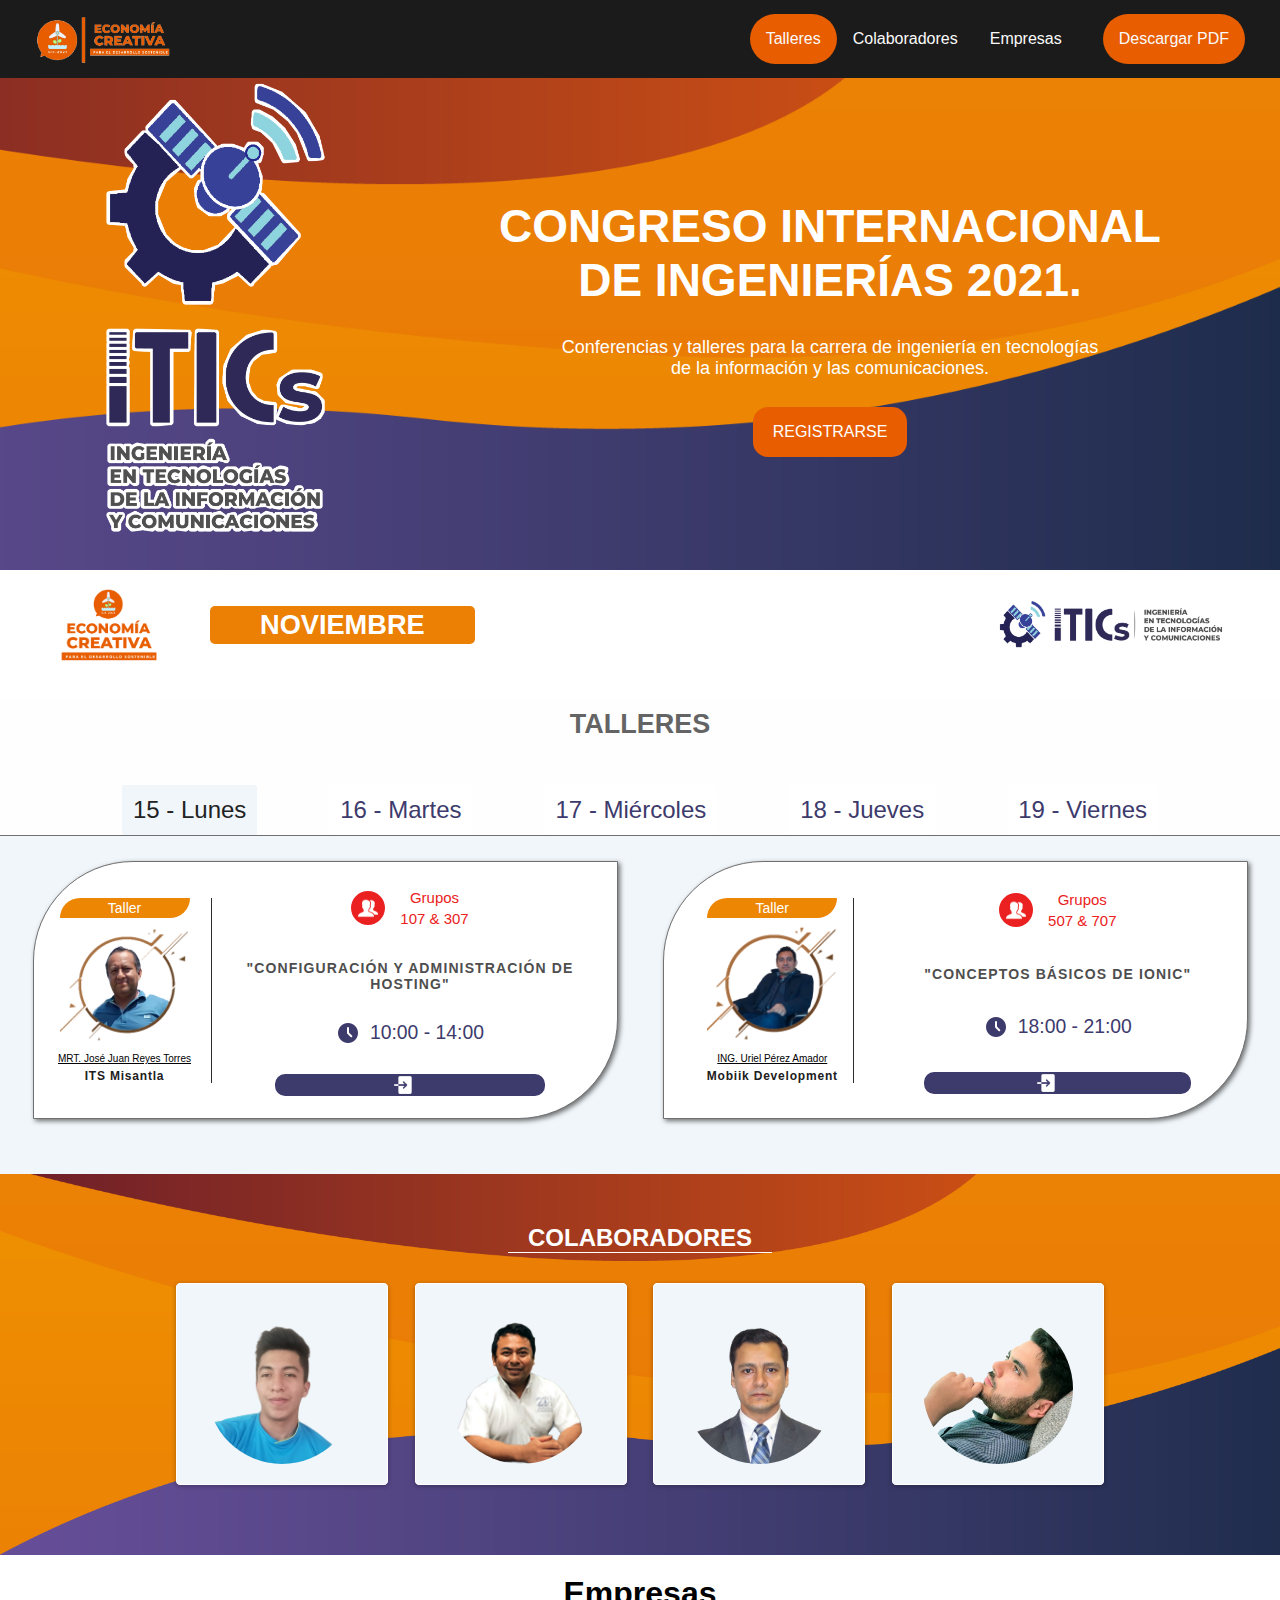
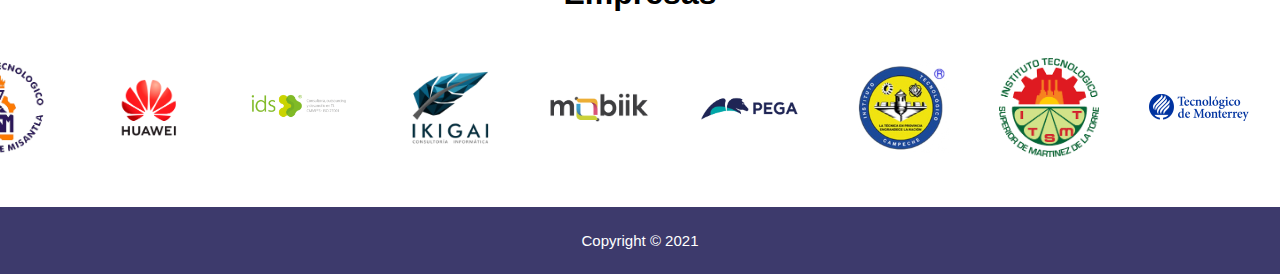
==== index.html @ 4a9bff94 "ADD" ====
<!DOCTYPE html>
<html lang="es">

<head>
  <meta charset="UTF-8" />
  <meta http-equiv="X-UA-Compatible" content="IE=edge" />
  <meta name="viewport" content="width=device-width, initial-scale=1.0" />
  <title>Congreso CII | ITICS</title>

  <link rel="icon" href="img/logos/icono-congreso.ico" />
  <script src="https://kit.fontawesome.com/ec623b406a.js" crossorigin="anonymous"></script>
  <link rel="stylesheet" href="css/hint.min.css">
  <link rel="stylesheet" href="css/styles.css" />


<body>
  <!-- Header y menu  -->
  <header id="header">
    <div class="contenedor-menu">
      <div class="div-logo">
        <a href="http://tecmisantla.tech/cii2021/index.html" target="_blank"><img src="img/logos/logo-menu.png"
            alt="Logo ECONOMÍA CREATIVA CII 2021" class="logo" /></a>
      </div>
      <div class="icono-menu">
        <img src="img/resources/menu.png" id="icono-menu" alt="">
      </div>
      <nav class="menu active" id="navbar">
        <ul>
          <li><a href="#taller-mes-barrass" class="nav-link con">Talleres</a></li>
          <li><a href="#ancla-colaboradores" class="nav-link contwo">Colaboradores</a></li>
          <li><a href="#titulo-empresas" class="nav-link emp">Empresas</a></li>
          <li class="btn-descarga-responsivo">
            <a id="btnDesc-menu" href="/resources/TalleresTICs.pdf" download="TalleresTICs2021"
              class="btn-descargar">Descargar PDF</a>
          </li>
        </ul>
      </nav>
    </div>
  </header>

  <section id="portada">
    <div class="contenedor-portada">
      <div class="img-portada">
        <a href="http://www.ticsingenieria.mx/" target="_blank"><img src="img/logos/itics vertical blanco.png"
            alt="Logo Ingeniería en tecnologías de la información y comunicaciones ITSM"
            title="Página oficial ITICS" /></a>
      </div>
      <div class="info-portada">
        <h2>Congreso internacional de ingenierías 2021.</h2>
        <h3>
          Conferencias y talleres para la carrera de ingeniería en tecnologías
          de la información y las comunicaciones.
        </h3>
        <a href="https://tecmisantla.tech/cii2021/#registro-section" target="_blank">
          <p>REGISTRARSE</p>
        </a>
      </div>
    </div>
  </section>
  <!-- Barra superior seccion de talleres  -->
  <section>
    <div class="contenedor-taller">
      <div class="barra-superior-taller">
        <div class="conjunto-logoymes">
          <div class="div-logo">
            <a href="" target="_blank"><img src="img/logos/logo-5.png" alt="Logo ECONOMÍA CREATIVA CII 2021"
                class="logo" /></a>
          </div>
          <div class="taller-mes-barra" id="taller-mes-barrass">
            <h2>NOVIEMBRE</h2>
          </div>
        </div>

        <div class="logo-tics-lateral">
          <a href="http://www.ticsingenieria.mx/"><img src="img/logos/itics horizontal logo-04.png" alt="" /></a>
        </div>
      </div>
    </div>
  </section>
  <!-- BOTONES   -->
  <section class="OculTSection" id="OculTSection">
    <div class="titulo-btn" id="titulo-talleres">
      <h2>TALLERES</h2>
    </div>
    <div class="contenedor-btn-semestres" id="contenedorBtnSemestre">
      <div>
        <button class="btn-dias" id="Sbtn1" href="#TSem1">
          <p>15 - Lunes</p>
        </button>
      </div>
      <div>
        <button class="btn-dias" id="Sbtn2">
          <p>16 - Martes</p>
        </button>
      </div>
      <div>
        <button class="btn-dias" id="Sbtn3">
          <p>17 - Miércoles</p>
        </button>
      </div>
      <div>
        <button class="btn-dias" id="Sbtn4">
          <p>18 - Jueves</p>
        </button>
      </div>
      <div>
        <button class="btn-dias" id="Sbtn5">
          <p>19 - Viernes</p>
        </button>
      </div>
    </div>
  </section>

  <!-- SECCION DE TALLERISTAS -->

  <!-- LUNES 15 -->

  <section class="section-talleres" id="tallerSection">
    <div id="ancla-eje"></div>
    <!-- TARJETAS 1 Y 2 -->
    <div class="contenedor-talleres" id="contenedorPrimerTarjetas">
      <!-- TARJETA N1 -->
      <div class="contenedor-tarjeta">
        <div class="contenedor-persona">
          <div class="tipo-taller" id="tipoTaller1">
            <p>Taller</p>
          </div>
          <div class="div-img" id="imagenTallerista1">
            <img src="img/talleristas/JoseJuan.png" alt="" class="img-persona" />
          </div>
          <div class="div-nombre" id="divNombre1">
            <label class="open-modal hint--bottom" aria-label="Más información" data-open="modal1"
              id="nombreTallerista1"></label>
          </div>
          <div class="lugar-persona" id="empresaTallerista1">
            <p>
              <b>ITS Misantla</b>
            </p>
          </div>
        </div>
        <div class="contenedor-informacion" id="contenedorInfoLu1">
          <div class="grupos-live" id="gruposLiveLu1">
            <div class="grupos">
              <div class="cont-img-grupos">
                <img src="img/resources/grupos.png" alt="" />
              </div>
              <div class="grupos-asignados" id="gruposLu1">
                <p>Grupos</p>
                <p>107 & 307</p>
              </div>
            </div>
            <div class="live" id="liveIDLu1">
              <img src="img/resources/zoom-icon-logo-768x767.png" alt="" />
              <div class="cont-live">
                <p>LIVE</p>
              </div>
            </div>
          </div>
          <div class="tema-taller" id="temaTaller1">
            <h4>"CONFIGURACIÓN Y ADMINISTRACIÓN DE HOSTING"</h4>
          </div>
          <div class="hora">
            <div class="hora-div-1">
              <img src="img/resources/reloj-activo.png" alt="" class="reloj-icon" />
            </div>
            <div class="hora-div-2" id="horaTaller1">
              <p>10:00 - 14:00</p>
            </div>
          </div>
          <div class="btn-A">
            <div class="btn-accion" id="btnAccionLu1">
              <div>
                <img class="btn-action-img" src="img/resources/ingresar.png" alt="" />
              </div>
              <div class="btn-action-estado">
                <div class="btnState" id="btnStateLu1"></div>
                <div class="btnState" id="btnStateMa1"></div>
                <div class="btnState" id="btnStateMi1"></div>
                <div class="btnState" id="btnStateJu1"></div>
                <div class="btnState" id="btnStateVi1"></div>
              </div>
            </div>
          </div>
        </div>
      </div>
      <!-- TARJETA N2 -->
      <div class="contenedor-tarjeta">
        <div class="contenedor-persona">
          <div class="tipo-taller" id="tipoTaller2">
            <p>Conferencia</p>
          </div>
          <div class="div-img" id="imagenTallerista2">
            <img src="img/talleristas/JoseRiojas.png" alt="" class="img-persona" />
          </div>
          <div class="div-nombre">
            <label class="open-modal hint--bottom" aria-label="Más información" data-open="modal2"
              id="nombreTallerista2"> Ing. José Riojas </label>
            <!-- <input type="checkbox" name="" id="btn-modal" /> -->
          </div>
          <div class="lugar-persona" id="empresaTallerista2">
            <p>
              <b>Drone Collision Center</b>
            </p>
          </div>
        </div>
        <div class="contenedor-informacion" id="contenedorInfoLu2">
          <div class="grupos-live" id="gruposLiveLu2">
            <div class="grupos">
              <div class="cont-img-grupos">
                <img src="img/resources/grupos.png" alt="" />
              </div>
              <div class="grupos-asignados" id="gruposLu2">
                <p>Grupos</p>
                <p>Todos los Semestres</p>
              </div>
            </div>
            <div class="live" id="liveIDLu2">
              <img src="img/resources/zoom-icon-logo-768x767.png" alt="" />
              <div class="cont-live">
                <p>LIVE</p>
              </div>
            </div>
          </div>
          <div class="tema-taller" id="temaTaller2">
            <h4>"LA IA EN LOS DRONES Y LOS SECTORES PRODUCTIVOS"</h4>
          </div>
          <div class="hora">
            <div class="hora-div-1">
              <img src="img/resources/reloj-activo.png" alt="" class="reloj-icon" />
            </div>
            <div class="hora-div-2" id="horaTaller2">
              <p>16:00 - 17:00</p>
            </div>
          </div>
          <div class="btn-A">
            <div class="btn-accion" id="btnAccionLu2">
              <div>
                <img class="btn-action-img" src="img/resources/ingresar.png" alt="" />
              </div>
              <div class="btn-action-estado">
                <div class="btn-action-estado">
                  <div class="btnState" id="btnStateLu2"></div>
                  <div class="btnState" id="btnStateMa2"></div>
                  <div class="btnState" id="btnStateMi2"></div>
                  <div class="btnState" id="btnStateJu2"></div>
                  <div class="btnState" id="btnStateVi2"></div>
                </div>
              </div>
            </div>
          </div>
        </div>
      </div>
    </div>
    <!-- TARJETAS 3 Y 4 -->
    <div class="contenedor-talleres" id="contenedorSegundoTarjetas">
      <div class="contenedor-tarjeta" id="contenedorTarjeta3">
        <div class="contenedor-persona">
          <div class="tipo-taller" id="tipoTaller3">
            <p>Mesa Redonda</p>
          </div>
          <div class="div-img" id="imagenTallerista3">
            <img src="img/talleristas/Hombre.png" alt="" class="img-persona" />
          </div>
          <div class="div-nombre hint--bottom" aria-label="Más información">
            <label for="btn-modal" id="nombreTallerista3" data-open="modal3">
              Academia de Ing. en TICS </label>
            <!-- <input type="checkbox" name="" id="btn-modal" /> -->
          </div>
          <div class="lugar-persona" id="empresaTallerista3">
            <p>
              <b>ITS Misantla</b>
            </p>
          </div>
        </div>
        <div class="contenedor-informacion" id="contenedorInfoLu3">
          <div class="grupos-live" id="gruposLiveLu3">
            <div class="grupos">
              <div class="cont-img-grupos">
                <img src="img/resources/grupos.png" alt="" />
              </div>
              <div class="grupos-asignados" id="gruposLu3">
                <p>Grupos</p>
                <p>Todos los Semestres</p>
              </div>
            </div>
            <div class="live" id="liveIDLu3">
              <img src="img/resources/zoom-icon-logo-768x767.png" alt="" />
              <div class="cont-live">
                <p>LIVE</p>
              </div>
            </div>
          </div>
          <div class="tema-taller" id="temaTaller3">
            <h4>"INDUSTRY INSTITUTE: PEGA SYSTEMS Y HUAWEI TECHNOLOGIES"</h4>
          </div>
          <div class="hora">
            <div class="hora-div-1">
              <img src="img/resources/reloj-activo.png" alt="" class="reloj-icon" />
            </div>
            <div class="hora-div-2" id="horaTaller3">
              <p>17:00 - 18:00</p>
            </div>
          </div>
          <div class="btn-A">
            <div class="btn-accion" id="btnAccionLu3">
              <div>
                <img class="btn-action-img" src="img/resources/ingresar.png" alt="" />
              </div>
              <div class="btn-action-estado">
                <div class="btnState" id="btnStateLu3"></div>
                <div class="btnState" id="btnStateMa3"></div>
                <div class="btnState" id="btnStateMi3"></div>
                <div class="btnState" id="btnStateVi3"></div>
              </div>
            </div>
          </div>
        </div>
      </div>

      <!-- TARJETA 4 -->
      <div class="contenedor-tarjeta" id="contenedorTarjeta4">
        <div class="contenedor-persona">
          <div class="tipo-taller" id="tipoTaller4">
            <p>Taller</p>
          </div>
          <div class="div-img" id="imagenTallerista4">
            <img src="img/talleristas/JoseRiojas.png" alt="" class="img-persona" />
          </div>
          <div class="div-nombre hint--bottom" aria-label="Más información">
            <label for="btn-modal" id="nombreTallerista4" data-open="modal4">
              Ing. Uriel Pérez Amador </label>
            <!-- <input type="checkbox" name="" id="btn-modal" /> -->
          </div>
          <div class="lugar-persona" id="empresaTallerista4">
            <p>
              <b>Mobiik Development</b>
            </p>
          </div>
        </div>
        <div class="contenedor-informacion" id="contenedorInfoLu4">
          <div class="grupos-live" id="gruposLiveLu4">
            <div class="grupos">
              <div class="cont-img-grupos">
                <img src="img/resources/grupos.png" alt="" />
              </div>
              <div class="grupos-asignados" id="gruposLu4">
                <p>Grupos</p>
                <p>507 & 707</p>
              </div>
            </div>
            <div class="live" id="liveIDLu4">
              <img src="img/resources/zoom-icon-logo-768x767.png" alt="" />
              <div class="cont-live">
                <p>LIVE</p>
              </div>
            </div>
          </div>
          <div class="tema-taller" id="temaTaller4">
            <h4>"CONCEPTOS BÁSICOS DE IONIC"</h4>
          </div>
          <div class="hora">
            <div class="hora-div-1">
              <img src="img/resources/reloj-activo.png" alt="" class="reloj-icon" />
            </div>
            <div class="hora-div-2" id="horaTaller4">
              <p>18:00 - 21:00</p>
            </div>
          </div>
          <div class="btn-A">
            <div class="btn-accion" id="btnAccionLu4">
              <div>
                <img class="btn-action-img" src="img/resources/ingresar.png" alt="" />
              </div>
              <div class="btn-action-estado">
                <div class="btnState" id="btnStateLu4"></div>
                <div class="btnState" id="btnStateMa4"></div>
                <div class="btnState" id="btnStateMi4"></div>
              </div>
            </div>
          </div>
        </div>
      </div>
    </div>
    <!-- TARJETA N5 -->
    <div class="contenedor-talleres" id="contenedorTerceroTarjetas">
      <div class="contenedor-tarjeta" id="contenedorTarjeta5">
        <div class="contenedor-persona">
          <div class="tipo-taller" id="tipoTaller5">
            <p>Mesa Redonda</p>
          </div>
          <div class="div-img" id="imagenTallerista5">
            <img src="img/talleristas/Hombre.png" alt="" class="img-persona" />
          </div>
          <div class="div-nombre hint--bottom" aria-label="Más información">
            <label for="btn-modal" id="nombreTallerista5" data-open="modal5">
              Academia de Ing. en TICS </label>
            <!-- <input type="checkbox" name="" id="btn-modal" /> -->
          </div>
          <div class="lugar-persona" id="empresaTallerista5">
            <p>
              <b>ITS Misantla</b>
            </p>
          </div>
        </div>
        <div class="contenedor-informacion" id="contenedorInfoLu5">
          <div class="grupos-live" id="gruposLiveLu5">
            <div class="grupos">
              <div class="cont-img-grupos">
                <img src="img/resources/grupos.png" alt="" />
              </div>
              <div class="grupos-asignados" id="gruposLu5">
                <p>Grupos</p>
                <p>Todos los Semestres</p>
              </div>
            </div>
            <div class="live" id="liveIDLu5">
              <img src="img/resources/zoom-icon-logo-768x767.png" alt="" />
              <div class="cont-live">
                <p>LIVE</p>
              </div>
            </div>
          </div>
          <div class="tema-taller" id="temaTaller5">
            <h4>"INDUSTRY INSTITUTE: PEGA SYSTEMS Y HUAWEI TECHNOLOGIES"</h4>
          </div>
          <div class="hora">
            <div class="hora-div-1">
              <img src="img/resources/reloj-activo.png" alt="" class="reloj-icon" />
            </div>
            <div class="hora-div-2" id="horaTaller5">
              <p>17:00 - 18:00</p>
            </div>
          </div>
          <div class="btn-A">
            <div class="btn-accion" id="btnAccionLu5">
              <div>
                <img class="btn-action-img" src="img/resources/ingresar.png" alt="" />
              </div>
              <div class="btn-action-estado">
                <div class="btnState" id="btnStateLu5"></div>
                <div class="btnState" id="btnStateMa5"></div>
                <div class="btnState" id="btnStateMi5"></div>
                <div class="btnState" id="btnStateVi5"></div>
              </div>
            </div>
          </div>
        </div>
      </div>
    </div>
    <div id="ancla-colaboradores">

    </div>
  </section>


  <!-- ---------------------------FINALIZADO SECCION TALLERISTAS--------------------------- -->


  <!-- --------------------------------SECCION MODAL-------------------------------- -->
  <!--talleristas/JoseJuan-------------Vinculado con la tarjeta 1 -->
  <div class="modal" id="modal1">
    <div class="modal-dialog">
      <header class="modal-header">

        <button class="close-modal" aria-label="close modal" data-close><b>✕</b> </button>
      </header>
      <section class="modal-content">
        <div class="contenedor-VM">
          <div class="vineta-VM">
            <div>
              <img src="img/resources/triangulo.png" alt="">
            </div>
          </div>
          <div class="info-VM">
            <div class="foto-nombre-VM">
              <div class="div-img-VM" id="imagenBio1">
                <img src="img/talleristas/JoseJuan.png" alt="" class="img-persona2">
              </div>
              <div class="div-nombre-VM" id="nombreBio1">
                <h3>MRT. José Juan Reyes Torres</h3>
                <h4>ITS Misantla</h4>

              </div>
            </div>
            <div class="trayectoria-VM" id="trayectoriaBio1">
              Licenciado en Informática con 17 años de trayectoria en docencia, impartiendo materias y cursos;
              Experiencia como encargado dedl área de servidores, administración y seguridad de redes. Encargado de la
              dirección de informática del H. ayuntamiento de Misantla en la administración de 2014 - 2017. Especialista
              en el área de redes y telecomunicaciones, seguridad informática, sistemas operativos, servicios de red y
              ruteo, switcheo, Licenciado en informática con maestría en redes y telecomunicaciones en la universidad
              Cristobal Colón.
            </div>
          </div>
        </div>
      </section>
      <footer class="modal-footer">Copyright © 2021</footer>
    </div>
  </div>

  <!-- ING. JOSÉ RIOJAS ---------------Vinculado con la tarjeta 2-->
  <div class="modal" id="modal2">
    <div class="modal-dialog">
      <header class="modal-header">

        <button class="close-modal" aria-label="close modal" data-close><b>✕</b> </button>
      </header>
      <section class="modal-content">
        <div class="contenedor-VM">
          <div class="vineta-VM">
            <div>
              <img src="img/resources/triangulo.png" alt="">
            </div>
          </div>
          <div class="info-VM">
            <div class="foto-nombre-VM">
              <div class="div-img-VM" id="imagenBio2">
                <img src="" alt="" class="img-persona2">
              </div>
              <div class="div-nombre-VM" id="nombreBio2">
                <h3>Modal 2</h3>
                <h4></h4>

              </div>
            </div>
            <div class="trayectoria-VM" id="trayectoriaBio2">

            </div>
          </div>
        </div>
      </section>
      <footer class="modal-footer">Copyright © 2021</footer>
    </div>
  </div>

  <!-- MSC. FERNANDO ALBERTO GUEVARA ---Vinculado con la tarjeta 3-->
  <div class="modal" id="modal3">
    <div class="modal-dialog">
      <header class="modal-header">

        <button class="close-modal" aria-label="close modal" data-close><b>✕</b> </button>
      </header>
      <section class="modal-content">
        <div class="contenedor-VM">
          <div class="vineta-VM">
            <div>
              <img src="img/resources/triangulo.png" alt="">
            </div>
          </div>
          <div class="info-VM">
            <div class="foto-nombre-VM">
              <div class="div-img-VM" id="imagenBio3">
                <img src="" alt="" class="img-persona2">
              </div>
              <div class="div-nombre-VM" id="nombreBio3">
                <h3>Modal 3</h3>
                <h4></h4>

              </div>
            </div>
            <div class="trayectoria-VM" id="trayectoriaBio3">

            </div>
          </div>
        </div>
      </section>
      <footer class="modal-footer">Copyright © 2021</footer>
    </div>
  </div>


  <!-- MCCYT. KEILA ELENA OCAÑA --------Vinculado con la tarjeta 4-->
  <div class="modal" id="modal4">
    <div class="modal-dialog">
      <header class="modal-header">
        <button class="close-modal" aria-label="close modal" data-close><b>✕</b> </button>
      </header>
      <section class="modal-content">
        <div class="contenedor-VM">
          <div class="vineta-VM">
            <div>
              <img src="img/resources/triangulo.png" alt="">
            </div>
          </div>
          <div class="info-VM">
            <div class="foto-nombre-VM">
              <div class="div-img-VM" id="imagenBio4">
                <img src="" alt="" class="img-persona2">
              </div>
              <div class="div-nombre-VM" id="nombreBio4">
                <h3>Modal 4</h3>
                <h4></h4>

              </div>
            </div>
            <div class="trayectoria-VM" id="trayectoriaBio4">

            </div>
          </div>
        </div>
      </section>
      <footer class="modal-footer">Copyright © 2021</footer>
    </div>
  </div>

  <!-- ING. ALEIDA PEREZ ---------------Vinculado con la tarjeta 5-->
  <div class="modal" id="modal5">
    <div class="modal-dialog">
      <header class="modal-header">
        <button class="close-modal" aria-label="close modal" data-close><b>✕</b> </button>
      </header>
      <section class="modal-content">
        <div class="contenedor-VM">
          <div class="vineta-VM">
            <div>
              <img src="img/resources/triangulo.png" alt="">
            </div>
          </div>
          <div class="info-VM">
            <div class="foto-nombre-VM">
              <div class="div-img-VM" id="imagenBio5">
                <img src="" alt="" class="img-persona2">
              </div>
              <div class="div-nombre-VM" id="nombreBio5">
                <h3>Modal 5</h3>
                <h4></h4>

              </div>
            </div>
            <div class="trayectoria-VM" id="trayectoriaBio5">

            </div>
          </div>
        </div>
      </section>
      <footer class="modal-footer">Copyright © 2021</footer>
    </div>
  </div>

  <!-- ---------------------------------FINALIZAZDO MODAL---------------------------- -->
  <!-- COLABORADORES  -->
  <section class="colaboradores" id="Titilo-colaboradores">
    <h2>COLABORADORES</h2>
    <div class="contenedor-colaboradores" id="Colab-uno">
      <div class="card">
        <div class="card-encabezado">
          <img src="img/resources/frank.png" alt="">
        </div>
        <div class="car-iconos">
          <li class="agrandar"><a href="https://www.facebook.com/franciscojavier.sotolopez.58" target="_blank" rel="noopener noreferrer"><i
                class="fab fa-facebook"></i></a></li>
          <!-- <li class="agrandar"><a href=""><i class="fab fa-twitter"></i></a></li>
          <li class="agrandar"><a href=""><i class="fab fa-instagram"></i></a></li> -->
        </div>
        <div class="card-contenido">
          <div class="informacion-personal desplazar">Francisco Javier</div>
          <div class="informacion-personal desplazar">Misantla, Ver.</div>
          <div class="informacion-personal desplazar">
            <P>Estudiente de la carrera TIC'S</P>
          </div>
        </div>
        <!-- <div class="card-acciones">
                <button class="botones agrandar">
                    <i class="far fa-envelope"></i>
                    Enviar correo
                </button>
            </div> -->
      </div>
      <div class="card">
        <div class="card-encabezado">
          <img src="img/resources/Jefe-de-carrera.png" alt="">
        </div>
        <div class="car-iconos">
          <li class="agrandar"><a href="https://www.linkedin.com/in/jluis-fdez-a529961b/" target="_blank" rel="noopener noreferrer"><i class="fab fa-linkedin-in"></i></a></li>
          <!-- <li class="agrandar"><a href=""><i class="fab fa-twitter"></i></a></li>
          <li class="agrandar"><a href=""><i class="fab fa-instagram"></i></a></li> -->
        </div>
        <div class="card-contenido">
          <div class="informacion-personal desplazar">Ing. José Luis</div>
          <div class="informacion-personal desplazar">Misantla, Ver.</div>
          <div class="informacion-personal desplazar">
            <P>Jefe de la carrera de TIC'S</P>
          </div>
        </div>
        <div class="card-acciones">
          <button class="botones agrandar">
            <i class="fas fa-user-circle"></i>
            Mas información
          </button>
        </div>
      </div>
      <div class="card">
        <div class="card-encabezado">
          <img src="img/resources/profe-gama.png" alt="">
        </div>
        <div class="car-iconos">
          <li class="agrandar"><a href=""><i class="fab fa-facebook"></i></a></li>
          <li class="agrandar"><a href=""><i class="fab fa-twitter"></i></a></li>
          <li class="agrandar"><a href=""><i class="fab fa-instagram"></i></a></li>
        </div>
        <div class="card-contenido">
          <div class="informacion-personal desplazar">MSC. Arnulfo Gamaliel</div>
          <div class="informacion-personal desplazar">Misantla, Ver.</div>
          <div class="informacion-personal desplazar">
            <P>Docente del departamento de TIC'S</P>
          </div>
        </div>
        <div class="card-acciones">
          <button class="botones agrandar" data-open="modal6">
            <i class="fas fa-user-circle"></i>
            Más Información
          </button>
        </div>
      </div>
      <div class="card">
        <div class="card-encabezado">
          <img src="img/resources/hugo.png" alt="">
        </div>
        <div class="car-iconos">
          <li class="agrandar"><a href="http://facebook.com/HRAD.Oficial" target="_blank" rel="noopener noreferrer"><i class="fab fa-facebook"></i></a></li>
          <li class="agrandar"><a href="https://www.linkedin.com/in/hugo-rafael-anaya-diaz-86a180188" target="_blank" rel="noopener noreferrer"><i class="fab fa-linkedin-in"></i></a></li>
          <li class="agrandar"><a href="https://www.instagram.com/hugo_anayad/" target="_blank" rel="noopener noreferrer"><i class="fab fa-instagram"></i></a></li>
        </div>
        <div class="card-contenido">
          <div class="informacion-personal desplazar">Hugo R. Anaya</div>
          <div class="informacion-personal desplazar">Sincelejo, Col.</div>
          <div class="informacion-personal desplazar">
            <P>Estudiente de la carrera TIC'S</P>
          </div>
        </div>
        <div class="card-acciones">
          <button class="botones agrandar">
            <i class="fas fa-user-circle"></i>
            Más Información
          </button>
        </div>
      </div>

    </div>
    <!-- <div id="gggggg"></div> -->
  </section>
  <!-- -------------------MODAL COLABORADORES------------- -->
  <div class="modal" id="modal6">
    <div class="modal-dialog">
      <header class="modal-header">

        <button class="close-modal" aria-label="close modal" data-close><b>✕</b> </button>
      </header>
      <section class="modal-content">
        <div class="contenedor-VM">
          <div class="vineta-VM">
            <div>
              <img src="img/resources/triangulo.png" alt="">
            </div>
          </div>
          <div class="info-VM">
            <div class="foto-nombre-VM">
              <div class="div-img-VM" id="imagenBio6">
                <img src="img/resources/profe-gama.png" alt="" class="img-persona2">
              </div>
              <div class="div-nombre-VM" id="nombreBio1">
                <h3>MSC. Arnulfo Gamaliel Hernández González</h3>
                <h4>ITS Misantla</h4>

              </div>
            </div>
            <div class="trayectoria-VM" id="trayectoriaBio1">
              <p>Nací en Misantla, Veracruz, México, en 1976. Recibí el grado de Licenciatura en Informática del
                Instituto
                Tecnológico Superior de Misantla, México, en el 2000, y el grado de Maestro en Sistemas computacionales
                del Instituto Tecnológico Superior de Misantla, México, en el 2016. Desde el 2006 soy un profesor de
                tiempo completo para las carreras de Licenciatura en Informática, ingeniería en sistemas computacionales
                y
                desde el 2010 para la Ingeniería en tecnologías de Información y Comunicaciones. Mis esfuerzos de
                investigación se centran en el campo de las bases de datos, Cómputo móvil, Web responsiva, minería de
                datos, Arduino y Ciencia de Datos.</p>
              <p style="margin-top: 15px;"> Was born in Misantla, Veracruz, México, in 1976. He received the
                Licenciatura in Informatics and
                Master in
                Computer Science degree from the Instituto Tecnológico Superior de Misantla, México, in 2000, and 2016,
                respectively. Since 2006, MSc. Hernandez Gonzalez is an assistant professor at the Information
                Technologies and Communications Engendering at the Instituto Tecnológico Superior de Misantla. His
                research efforts are in the mobile computing, internet of things, embebided sytems and data science.</p>
            </div>
          </div>
        </div>
      </section>
      <footer class="modal-footer">Copyright © 2021</footer>
    </div>
  </div>
  <!-- Empresas  -->
  <section class="carrusel" id="titulo-empresas">
    <h1>Empresas</h1>
    <div class="carusel-items">
      <div class="carrusel-item"><a href="http://misantla.tecnm.mx" target="_blank" rel="noopener noreferrer"><img
            src="img/empresas/LOGO TEC.png" alt=""></a></div>
      <div class="carrusel-item"> <a href="https://e.huawei.com/en/" target="_blank" rel="noopener noreferrer">
          <img src="img/empresas/logo-huawei.png" alt=""></a></div>
      <div class="carrusel-item"><a href="https://www.ids.com.mx" target="_blank" rel="noopener noreferrer"><img
            src="img/empresas/logo-ids.png" alt=""></a></div>
      <div class="carrusel-item"><a href="https://ikigaicreators.com" target="_blank" rel="noopener noreferrer"><img
            src="img/empresas/logo-ikigai.png" alt=""></a></div>
      <div class="carrusel-item"><a href="https://www.mobiik.com/" target="_blank" rel="noopener noreferrer"><img
            src="img/empresas/logo-mobiik.png" alt=""></a></div>
      <div class="carrusel-item"><a href="https://pega.com" target="_blank" rel="noopener noreferrer"><img
            src="img/empresas/logo-pega.png" alt=""></a></div>
      <div class="carrusel-item"><a href="https://itcampeche.edu.mx" target="_blank" rel="noopener noreferrer"><img
            src="img/empresas/logo-tec-campeche.png" alt=""></a></div>
      <div class="carrusel-item"><a href="https://www.tecmartinez.edu.mx" target="_blank" rel="noopener noreferrer"><img
            src="img/empresas/logo-tec-martinez.png" alt=""></a></div>
      <div class="carrusel-item"><a href="https://www.tec.mx/es" target="_blank" rel="noopener noreferrer"><img
            src="img/empresas/logo-tec-monterry.png" alt=""></a></div>
      <div class="carrusel-item"><a href="https://www.kratosdefense.com" target="_blank" rel="noopener noreferrer"><img
            src="img/empresas/logo-valkirias.png" alt=""></a></div>
      <div class="carrusel-item"><a
          href="https://www.vw.com.mx/es.html?adchan=sem&campaign=01495318_NC_TAT_BON_MUL_VWB_VWB_BRD_MEX_NU_SEAH_PSEAC_TEAD_NU_SA3_GADW_NU_NU_NU_NU_NU_NU_ES_EX_BRAD_B-VOLKSWAGEN-ALL-NONE-EXACT-ES-EVAL-MARCA&adgroup=Misspellings_%5BExact%5D&publisher=GOOGLE&adcr=volswagen+mexico&adpl=GOOGLE&adlid=71700000030076400&country=MX&language=MX&gclid=Cj0KCQjwlOmLBhCHARIsAGiJg7kIF9w1DRmN42GMnDJzN4ev1EnW_Qg3vUtLd0ZNsYnX2IQken56yJEaArxPEALw_wcB&gclsrc=aw.ds"
          target="_blank" rel="noopener noreferrer"><img src="img/empresas/logo-volkswagen.png" alt=""></a></div>
      <div class="carrusel-item"><a href="http://misantla.tecnm.mx" target="_blank" rel="noopener noreferrer"><img
            src="img/empresas/LOGO TEC.png" alt=""></a></div>
      <div class="carrusel-item"> <a href="https://e.huawei.com/en/" target="_blank" rel="noopener noreferrer">
          <img src="img/empresas/logo-huawei.png" alt=""></a></div>
      <div class="carrusel-item"><a href="https://www.ids.com.mx" target="_blank" rel="noopener noreferrer"><img
            src="img/empresas/logo-ids.png" alt=""></a></div>
      <div class="carrusel-item"><a href="https://ikigaicreators.com" target="_blank" rel="noopener noreferrer"><img
            src="img/empresas/logo-ikigai.png" alt=""></a></div>
      <div class="carrusel-item"><a href="https://www.mobiik.com/" target="_blank" rel="noopener noreferrer"><img
            src="img/empresas/logo-mobiik.png" alt=""></a></div>
      <div class="carrusel-item"><a href="https://" target="_blank" rel="noopener noreferrer"><img
            src="img/empresas/logo-pega.png" alt=""></a></div>
      <div class="carrusel-item"><a href="https://itcampeche.edu.mx" target="_blank" rel="noopener noreferrer"><img
            src="img/empresas/logo-tec-campeche.png" alt=""></a></div>
      <div class="carrusel-item"><a href="https://www.tecmartinez.edu.mx" target="_blank" rel="noopener noreferrer"><img
            src="img/empresas/logo-tec-martinez.png" alt=""></a></div>
      <div class="carrusel-item"><a href="https://www.tec.mx/es" target="_blank" rel="noopener noreferrer"><img
            src="img/empresas/logo-tec-monterry.png" alt=""></a></div>
      <div class="carrusel-item"><a href="https://www.kratosdefense.com" target="_blank" rel="noopener noreferrer"><img
            src="img/empresas/logo-valkirias.png" alt=""></a></div>
      <div class="carrusel-item"><a
          href="https://www.vw.com.mx/es.html?adchan=sem&campaign=01495318_NC_TAT_BON_MUL_VWB_VWB_BRD_MEX_NU_SEAH_PSEAC_TEAD_NU_SA3_GADW_NU_NU_NU_NU_NU_NU_ES_EX_BRAD_B-VOLKSWAGEN-ALL-NONE-EXACT-ES-EVAL-MARCA&adgroup=Misspellings_%5BExact%5D&publisher=GOOGLE&adcr=volswagen+mexico&adpl=GOOGLE&adlid=71700000030076400&country=MX&language=MX&gclid=Cj0KCQjwlOmLBhCHARIsAGiJg7kIF9w1DRmN42GMnDJzN4ev1EnW_Qg3vUtLd0ZNsYnX2IQken56yJEaArxPEALw_wcB&gclsrc=aw.ds"
          target="_blank" rel="noopener noreferrer"><img src="img/empresas/logo-volkswagen.png" alt=""></a></div>
    </div>
  </section>

  <div id="clock"></div>

  <footer class="separador" id="separador">
    <div class="contenedor_copyright">
      <div class="copyright text-center">
        <p>Copyright © 2021</p>
        <a href="https://facebook.com/HRAD.Oficial" target="_blank" class="link-copyright"></a>
      </div>
    </div>
  </footer>
  <script src="https://cdnjs.cloudflare.com/ajax/libs/materialize/1.0.0/js/materialize.min.js"></script>
  <script src="js/script.js"></script>
  <!-- <script src="js/countdown.js"> </script> -->
</body>

</html>
---- css/hint.min.css ----
/*! Hint.css - v2.7.0 - 2021-10-01
* https://kushagra.dev/lab/hint/
* Copyright (c) 2021 Kushagra Gour */

[class*=hint--]{position:relative;display:inline-block}[class*=hint--]:after,[class*=hint--]:before{position:absolute;-webkit-transform:translate3d(0,0,0);-moz-transform:translate3d(0,0,0);transform:translate3d(0,0,0);visibility:hidden;opacity:0;z-index:1000000;pointer-events:none;-webkit-transition:.3s ease;-moz-transition:.3s ease;transition:.3s ease;-webkit-transition-delay:0s;-moz-transition-delay:0s;transition-delay:0s}[class*=hint--]:hover:after,[class*=hint--]:hover:before{visibility:visible;opacity:1;-webkit-transition-delay:.1s;-moz-transition-delay:.1s;transition-delay:.1s}[class*=hint--]:before{content:'';position:absolute;background:0 0;border:6px solid transparent;z-index:1000001}[class*=hint--]:after{background:#383838;color:#fff;padding:8px 10px;font-size:12px;font-family:"Helvetica Neue",Helvetica,Arial,sans-serif;line-height:12px;white-space:nowrap;text-shadow:0 -1px 0 #000;box-shadow:4px 4px 8px rgba(0,0,0,.3)}[class*=hint--][aria-label]:after{content:attr(aria-label)}[class*=hint--][data-hint]:after{content:attr(data-hint)}[aria-label='']:after,[aria-label='']:before,[data-hint='']:after,[data-hint='']:before{display:none!important}.hint--top-left:before,.hint--top-right:before,.hint--top:before{border-top-color:#383838}.hint--bottom-left:before,.hint--bottom-right:before,.hint--bottom:before{border-bottom-color:#383838}.hint--top:after,.hint--top:before{bottom:100%;left:50%}.hint--top:before{margin-bottom:-11px;left:calc(50% - 6px)}.hint--top:after{-webkit-transform:translateX(-50%);-moz-transform:translateX(-50%);transform:translateX(-50%)}.hint--top:hover:before{-webkit-transform:translateY(-8px);-moz-transform:translateY(-8px);transform:translateY(-8px)}.hint--top:hover:after{-webkit-transform:translateX(-50%) translateY(-8px);-moz-transform:translateX(-50%) translateY(-8px);transform:translateX(-50%) translateY(-8px)}.hint--bottom:after,.hint--bottom:before{top:100%;left:50%}.hint--bottom:before{margin-top:-11px;left:calc(50% - 6px)}.hint--bottom:after{-webkit-transform:translateX(-50%);-moz-transform:translateX(-50%);transform:translateX(-50%)}.hint--bottom:hover:before{-webkit-transform:translateY(8px);-moz-transform:translateY(8px);transform:translateY(8px)}.hint--bottom:hover:after{-webkit-transform:translateX(-50%) translateY(8px);-moz-transform:translateX(-50%) translateY(8px);transform:translateX(-50%) translateY(8px)}.hint--right:before{border-right-color:#383838;margin-left:-11px;margin-bottom:-6px}.hint--right:after{margin-bottom:-14px}.hint--right:after,.hint--right:before{left:100%;bottom:50%}.hint--right:hover:after,.hint--right:hover:before{-webkit-transform:translateX(8px);-moz-transform:translateX(8px);transform:translateX(8px)}.hint--left:before{border-left-color:#383838;margin-right:-11px;margin-bottom:-6px}.hint--left:after{margin-bottom:-14px}.hint--left:after,.hint--left:before{right:100%;bottom:50%}.hint--left:hover:after,.hint--left:hover:before{-webkit-transform:translateX(-8px);-moz-transform:translateX(-8px);transform:translateX(-8px)}.hint--top-left:after,.hint--top-left:before{bottom:100%;left:50%}.hint--top-left:before{margin-bottom:-11px;left:calc(50% - 6px)}.hint--top-left:after{-webkit-transform:translateX(-100%);-moz-transform:translateX(-100%);transform:translateX(-100%);margin-left:12px}.hint--top-left:hover:before{-webkit-transform:translateY(-8px);-moz-transform:translateY(-8px);transform:translateY(-8px)}.hint--top-left:hover:after{-webkit-transform:translateX(-100%) translateY(-8px);-moz-transform:translateX(-100%) translateY(-8px);transform:translateX(-100%) translateY(-8px)}.hint--top-right:after,.hint--top-right:before{bottom:100%;left:50%}.hint--top-right:before{margin-bottom:-11px;left:calc(50% - 6px)}.hint--top-right:after{-webkit-transform:translateX(0);-moz-transform:translateX(0);transform:translateX(0);margin-left:-12px}.hint--top-right:hover:after,.hint--top-right:hover:before{-webkit-transform:translateY(-8px);-moz-transform:translateY(-8px);transform:translateY(-8px)}.hint--bottom-left:after,.hint--bottom-left:before{top:100%;left:50%}.hint--bottom-left:before{margin-top:-11px;left:calc(50% - 6px)}.hint--bottom-left:after{-webkit-transform:translateX(-100%);-moz-transform:translateX(-100%);transform:translateX(-100%);margin-left:12px}.hint--bottom-left:hover:before{-webkit-transform:translateY(8px);-moz-transform:translateY(8px);transform:translateY(8px)}.hint--bottom-left:hover:after{-webkit-transform:translateX(-100%) translateY(8px);-moz-transform:translateX(-100%) translateY(8px);transform:translateX(-100%) translateY(8px)}.hint--bottom-right:after,.hint--bottom-right:before{top:100%;left:50%}.hint--bottom-right:before{margin-top:-11px;left:calc(50% - 6px)}.hint--bottom-right:after{-webkit-transform:translateX(0);-moz-transform:translateX(0);transform:translateX(0);margin-left:-12px}.hint--bottom-right:hover:after,.hint--bottom-right:hover:before{-webkit-transform:translateY(8px);-moz-transform:translateY(8px);transform:translateY(8px)}.hint--large:after,.hint--medium:after,.hint--small:after{white-space:normal;line-height:1.4em;word-wrap:break-word}.hint--small:after{width:80px}.hint--medium:after{width:150px}.hint--large:after{width:300px}.hint--error:after{background-color:#b34e4d;text-shadow:0 -1px 0 #592726}.hint--error.hint--top-left:before,.hint--error.hint--top-right:before,.hint--error.hint--top:before{border-top-color:#b34e4d}.hint--error.hint--bottom-left:before,.hint--error.hint--bottom-right:before,.hint--error.hint--bottom:before{border-bottom-color:#b34e4d}.hint--error.hint--left:before{border-left-color:#b34e4d}.hint--error.hint--right:before{border-right-color:#b34e4d}.hint--warning:after{background-color:#c09854;text-shadow:0 -1px 0 #6c5328}.hint--warning.hint--top-left:before,.hint--warning.hint--top-right:before,.hint--warning.hint--top:before{border-top-color:#c09854}.hint--warning.hint--bottom-left:before,.hint--warning.hint--bottom-right:before,.hint--warning.hint--bottom:before{border-bottom-color:#c09854}.hint--warning.hint--left:before{border-left-color:#c09854}.hint--warning.hint--right:before{border-right-color:#c09854}.hint--info:after{background-color:#3986ac;text-shadow:0 -1px 0 #1a3c4d}.hint--info.hint--top-left:before,.hint--info.hint--top-right:before,.hint--info.hint--top:before{border-top-color:#3986ac}.hint--info.hint--bottom-left:before,.hint--info.hint--bottom-right:before,.hint--info.hint--bottom:before{border-bottom-color:#3986ac}.hint--info.hint--left:before{border-left-color:#3986ac}.hint--info.hint--right:before{border-right-color:#3986ac}.hint--success:after{background-color:#458746;text-shadow:0 -1px 0 #1a321a}.hint--success.hint--top-left:before,.hint--success.hint--top-right:before,.hint--success.hint--top:before{border-top-color:#458746}.hint--success.hint--bottom-left:before,.hint--success.hint--bottom-right:before,.hint--success.hint--bottom:before{border-bottom-color:#458746}.hint--success.hint--left:before{border-left-color:#458746}.hint--success.hint--right:before{border-right-color:#458746}.hint--always:after,.hint--always:before{opacity:1;visibility:visible}.hint--always.hint--top:before{-webkit-transform:translateY(-8px);-moz-transform:translateY(-8px);transform:translateY(-8px)}.hint--always.hint--top:after{-webkit-transform:translateX(-50%) translateY(-8px);-moz-transform:translateX(-50%) translateY(-8px);transform:translateX(-50%) translateY(-8px)}.hint--always.hint--top-left:before{-webkit-transform:translateY(-8px);-moz-transform:translateY(-8px);transform:translateY(-8px)}.hint--always.hint--top-left:after{-webkit-transform:translateX(-100%) translateY(-8px);-moz-transform:translateX(-100%) translateY(-8px);transform:translateX(-100%) translateY(-8px)}.hint--always.hint--top-right:after,.hint--always.hint--top-right:before{-webkit-transform:translateY(-8px);-moz-transform:translateY(-8px);transform:translateY(-8px)}.hint--always.hint--bottom:before{-webkit-transform:translateY(8px);-moz-transform:translateY(8px);transform:translateY(8px)}.hint--always.hint--bottom:after{-webkit-transform:translateX(-50%) translateY(8px);-moz-transform:translateX(-50%) translateY(8px);transform:translateX(-50%) translateY(8px)}.hint--always.hint--bottom-left:before{-webkit-transform:translateY(8px);-moz-transform:translateY(8px);transform:translateY(8px)}.hint--always.hint--bottom-left:after{-webkit-transform:translateX(-100%) translateY(8px);-moz-transform:translateX(-100%) translateY(8px);transform:translateX(-100%) translateY(8px)}.hint--always.hint--bottom-right:after,.hint--always.hint--bottom-right:before{-webkit-transform:translateY(8px);-moz-transform:translateY(8px);transform:translateY(8px)}.hint--always.hint--left:after,.hint--always.hint--left:before{-webkit-transform:translateX(-8px);-moz-transform:translateX(-8px);transform:translateX(-8px)}.hint--always.hint--right:after,.hint--always.hint--right:before{-webkit-transform:translateX(8px);-moz-transform:translateX(8px);transform:translateX(8px)}.hint--rounded:after{border-radius:4px}.hint--no-animate:after,.hint--no-animate:before{-webkit-transition-duration:0s;-moz-transition-duration:0s;transition-duration:0s}.hint--bounce:after,.hint--bounce:before{-webkit-transition:opacity .3s ease,visibility .3s ease,-webkit-transform .3s cubic-bezier(.71,1.7,.77,1.24);-moz-transition:opacity .3s ease,visibility .3s ease,-moz-transform .3s cubic-bezier(.71,1.7,.77,1.24);transition:opacity .3s ease,visibility .3s ease,transform .3s cubic-bezier(.71,1.7,.77,1.24)}.hint--no-shadow:after,.hint--no-shadow:before{text-shadow:initial;box-shadow:initial}.hint--no-arrow:before{display:none}
---- css/styles.css ----
/* Set por defecto */
@import url('https://fonts.googleapis.com/css2?family=Anton&display=swap');
/* @import url('https://fonts.googleapis.com/css2?family=Montserrat:wght@100&display=swap'); */
html, body {
    max-width: 100% !important;
    overflow: auto !important;
    font-family: 'Montserrat', sans-serif;
}

* {
    margin: 0;
    padding: 0;
}

img, svg {
    vertical-align: middle;
}

/* SECCION HEADER */

/* seciion de scroll INICIO */

header.abajo {
    height: 100px;
}

header.abajo div div a img {
    max-width: 10px !important;
}

header.abajo nav ul li a {
    font-size: 14px;
    /* transition: .5s; */
}

.nav-scrolled {
    background-color: #E75D00;
    border-radius: 25px;
    /* transition: .3s; */
}

/* seciion de scroll FIN */

#header {
    position: fixed;
    z-index: 997;
    transition: all 0.5s;
    padding: 6px 0;
    background: #1b1b1b;
    width: 100%;
    height: auto;
}

#header .logo, #header img {
    margin-left: 25px;
    max-width: 70%;
    min-width: 120px;
    height: auto;
}

/* MENU (SOLO LA PATE DE LOS BOTONES, LINKS Y DEMÁS) */

/* Contenedores */

.contenedor-menu {
    display: flex !important;
    align-items: center !important;
    align-content: center;
    justify-content: space-between !important;
    flex-direction: row;
    flex-wrap: nowrap;
    width: 100%;
    /* height: auto !important; */
    padding-right: 10px;
    padding-left: 10px;
    margin-right: auto;
    margin-left: auto;
    box-sizing: border-box;
    
}

.menu {
    padding: 0;
    position: relative;
    display: flex !important;
    flex-wrap: wrap !important;
    align-items: center;
    justify-content: center;
    text-align: center;
    padding-top: 0.5rem;
    padding-bottom: 0.5rem;
    padding-right: 25px;
    /* background-color: #000; */
}

/* Lista e items */

.menu ul {
    margin: 0;
    padding: 0;
    display: flex;
    list-style: none;
    justify-content: center;
}

.menu li {
    position: relative;
}

.menu a {
    display: flex;
    align-items: center;
    justify-content: flex-start;
    padding: 1rem;
    font-size: 18px;
    color: #fafafa;
    white-space: nowrap;
    transition: 0.3s;
    /* text-transform: uppercase; */
    font-family: 'Poppins', sans-serif;
    font-weight: 500;
    font-size: 1rem;
}

.menu a:hover {
    /* color: #8f88c9; */
    border-bottom: 1px solid;
}

.nav-link {
    display: block;
    padding: 0.5rem 1rem;
    color: #0d6cfd;
    text-decoration: none;
    transition: color 0.15s ease-in-out, background-color 0.15s ease-in-out, border-color 0.15s ease-in-out;
}

/* Boton de descarga */

.btn-descargar {
    text-decoration: none;
    background: #E75D00;
    border-radius: 30px;
    margin-left: 25px;
}

/* Boton: Cambio de color */

#navbar ul li .btn-descargar:hover {
    background: #d4702d;
    color: #ffffff;
}

/* SECCION DE PORTADA */

#portada {
    margin: 0.5rem, 0.7rem;
    background-image: url(../img/resources/banner-1.png);
    background-repeat: no-repeat;
    background-position: center;
    background-attachment: scroll;
    background-position-y: 0%;
    background-size: cover;
}

/* Contenedor e interiores */

.contenedor-portada {
    display: flex;
    align-items: center;
    align-content: center;
    justify-content: space-around;
    flex-direction: row;
    flex-wrap: nowrap;
    height: 500px;
    width: auto;
    margin-top: 70px;
}

/* Imagen logo Itics */

.img-portada {
    width: 200px;
    height: auto;
    display: block;
    align-items: center;
    align-content: center;
}

/* Imagen: Tamaños */

.img-portada img {
    margin: 0;
    max-width: 100%;
    min-width: 250px;
    height: auto;
    transition: 1.2s;
}

/* Imagen: Animación */

.img-portada a img:hover {
    min-width: 215px;
    transition: 0.1s;
    opacity: 0.96;
}

/* Contenedor de información portada */

.info-portada {
    width: 720px;
    height: auto;
    text-align: center;
    color: #fff;
    display: flex;
    flex-direction: column;
    flex-wrap: wrap;
    align-items: center;
    align-content: center;
}

/* Info Portada: Titulos y link */

.info-portada h2, h3, .info-portada a {
    padding: 15px 0;
}

/* Info Portada: Primer titulo */

.info-portada h2 {
    font-weight: 700;
    font-size: 46px;
    text-transform: uppercase;
}

/* Info Portada: Segundo titulo */

.info-portada h3 {
    font-weight: 500;
    font-size: 18px;
    padding: 15px 5rem;
}

/* Info Portada: Link boton */

.info-portada a {
    text-decoration: none;
    background: #E75D00;
    border-radius: 15px;
    /* width: 200px; */
    padding: 16px 20px;
    margin-top: 13px;
    color: #fff;
    font-family: 'Ubuntu', sans-serif;
}

.info-portada a:hover {
    background: #d4702d;
    color: #ffffff;
}

/* -------------------- INICIO --Seccion de taller----------- */

/* Titulo de talleres */

.titulo-btn {
    text-align: center;
    padding: 10px;
    padding-bottom: 25px;
    color: #646464;
    font-size: 18px;
}

/* Botones por semestre */

.OculTSection {
    /* background-color: #F0F6FA; */
    margin: 20px auto;
    margin-bottom: 0;
    /* border-bottom: 2.5px solid #3D3A6C; */
    background: #fefefe;
}

/* .OculT {
    background-color: #F0F6FA;
} */

.contenedor-btn-semestres {
    display: flex;
    flex-direction: row;
    flex-wrap: wrap;
    justify-content: space-evenly;
    align-items: center;
    align-content: center;
    padding: 20px 50px;
    padding-bottom: 0;
    border-bottom: 1px solid #707070;
}

.btn-dias {
    text-decoration: none;
    padding: 10px;
    font-weight: 300;
    font-size: 24px;
    color: #3D3A6C;
    background-color: #fff;
    /* border-radius: 8px; */
    border: 1px solid #ffffff;
    transition: 0.5s;
    border-radius: 2px;
}

.btn-dias:hover {
    /* background-color: #3D3A6C; */
    /* border: #3D3A6C; */
    color: #111111;
    transition: 0.3s;
    cursor: pointer;
}

/* Barra superios */

/*contenedor  general de talleres*/

.contenedor-taller img {
    /* background-color: #F0F6FA; */
    margin-left: 25px;
    max-width: 10%;
    min-width: 150px;
    height: auto;
}

/* barra superior */

.barra-superior-taller {
    display: flex;
    flex-wrap: wrap;
    justify-content: space-between;
    flex-direction: row;
    align-items: center;
    padding: 10px;
    /* border: 1px solid black; */
}

/* contenedor de logo & div de mes  */

.conjunto-logoymes {
    display: flex;
    flex-direction: row;
    flex-wrap: nowrap;
    justify-content: flex-start;
    align-items: center;
}

/* logo  */

.div-logo {
    width: 200px;
}

/* div que contiene "NOVIEMBRE"  */

.taller-mes-barra {
    background-color: #EB8005;
    color: white;
    padding: 3px 50px;
    border-radius: 5px;
}

/* Tamaño de la letra del mes */

.taller-mes-barra h2 {
    font-size: 1.7em;
}

/* Logo de tics  */

.logo-tics-lateral {
    width: 300px;
    height: 100%;
    margin-left: 30px;
}

/* imagen del logo de tics  */

.logo-tics-lateral a img {
    min-width: 230px;
    /* height: 100%; */
}

/* Personas que dan los talleres  */

/* contenedor general de los talleristas */

.contenedor-personas-taller {
    padding: 40px 0px;
    background-color: #F0F6FA;
    display: flex;
    flex-direction: row;
    flex-wrap: wrap;
    justify-content: space-around;
    align-items: center;
}

/* configuracion de imagenes */

.persona-img-nombre {
    /* border: 1px solid red; */
    display: flex;
    flex-direction: row;
    flex-wrap: wrap;
    justify-content: space-around;
    align-items: center;
    align-content: center;
}

/* ancho de la imagen */

.persona-img {
    /* border: 1px solid black; */
    width: 150px;
}

/* control del tamaño de la imagen */

.persona-img img {
    min-width: 180px;
    margin: 0px;
}

/* control del nombre y de donde es la persona  */

.persona-nombre {
    /* border: 1px solid black; */
    width: 200px;
    text-align: center;
}

/* contenedor del nombre del taller y fechas mas hora  */

.nombre-fecha {
    /* border: 1px solid green; */
    /* padding: 10px; */
    display: flex;
    flex-direction: column;
    width: 300px;
    text-align: center;
    align-content: center;
    align-items: center;
}

/* tamaño del tema  */

.tema h2 {
    /* background-color: yellow; */
    font-size: 18px;
}

.persona-nombre label {
    border-radius: 5px;
    cursor: pointer;
    transition: all 300ms ease;
}

/* #btn-modal{
    display: none;
} */

.container-modal {
    width: 100%;
    height: 100%;
    position: fixed;
    top: 0;
    left: 0;
    background-color: rgba(144, 0, 0, 0.5);
    display: none;
    justify-content: center;
    align-items: center;
    z-index: 100;
}

#btn-modal:checked~.container-modal {
    display: flex;
}

.content-modal {
    width: 100%;
    max-width: 400px;
    padding: 20px;
    background-color: #fff;
    border-radius: 4px;
}

.content-modal p {
    padding: 15px 0px;
    border-top: 1px solid #dbdbdb;
    border-bottom: 1px solid #dbdbdb;
}

.content-modal .btn-cerrar {
    width: 100%;
    margin-top: 15px;
    display: flex;
    justify-content: flex-end;
}

.content-modal .btn-cerrar label {
    padding: 7px 10px;
    background-color: #5488a3;
    color: #fff;
    border-radius: 4px;
    cursor: pointer;
    transition: all 300ms ease;
}

.content-modal .btn-cerrar label:hover {
    background-color: #185E83;
}
/* -----------------------------Empresas---------------------------------- */

.carrusel{
    text-align: center;
    
}
.carrusel h1{
    padding: 20px 0px;
    font-family: 'Montserrat', sans-serif;
}
.carusel-items{
    display: flex;
    overflow-x: hidden;
    overflow-y: hidden;
    margin-bottom: 25px;
}
.carrusel-item{
    min-width: 100px;
    max-width: 100px;
    height: 100px;
    margin: 20px;
    padding: 5px;
    display: flex;
    align-items: center;
}
.carrusel-item:hover{
    transform: scale(1.5);
}
.carrusel-item img{
width: 100%;
object-fit: cover;
/* height: 100%; */
}


/* -----------------------FOOTER COPYRIGHT ---------------------------------- */

.contenedor_copyright {
    width: 100%;
    margin-right: auto;
    margin-left: auto;
    background-color: #3D3A6C;
    color: #fff;
}

.copyright {
    font-size: 15px;
    padding: 25px 0;
    font-family: "Roboto", sans-serif;
}

.text-center {
    text-align: center !important;
}

.link-copyright {
    text-decoration: none;
    color: #fff;
}

/* Footer copyright */

.contenedor_copyright {
    width: 100%;
    margin-right: auto;
    margin-left: auto;
    background-color: #3D3A6C;
    color: #fff;
}

.copyright {
    font-size: 15px;
    padding: 25px 0;
    font-family: "Roboto", sans-serif;
}

.text-center {
    text-align: center !important;
}

.link-copyright {
    text-decoration: none;
    color: #fff;
}

/* SECTION TALLERISTAS */

.boton-modal {
    padding: 40px;
    background-color: white;
}

.boton-modal label {
    padding: 10px 15px;
    background-color: violet;
    color: #fff;
    border-radius: 5px;
    cursor: pointer;
    transition: all 300ms ease;
}

.boton-modal label:hover {
    background-color: tomato;
}

#btn-modal {
    display: none;
}

.container-modal {
    width: 100%;
    height: 100%;
    position: fixed;
    top: 0;
    left: 0;
    background-color: rgba(144, 0, 0, 0.5);
    display: none;
    justify-content: center;
    align-items: center;
    z-index: 100;
}

#btn-modal:checked~.container-modal {
    display: flex;
}

.content-modal {
    width: 100%;
    max-width: 400px;
    padding: 20px;
    background-color: #fff;
    border-radius: 4px;
}

.content-modal p {
    padding: 15px 0px;
    border-top: 1px solid #dbdbdb;
    border-bottom: 1px solid #dbdbdb;
}

.content-modal .btn-cerrar {
    width: 100%;
    margin-top: 15px;
    display: flex;
    justify-content: flex-end;
}

.content-modal .btn-cerrar label {
    padding: 7px 10px;
    background-color: #5488a3;
    color: #fff;
    border-radius: 4px;
    cursor: pointer;
    transition: all 300ms ease;
}

.content-modal .btn-cerrar label:hover {
    background-color: #185E83;
}

/* ---------------------------------Tarjetas------------------------------ */

/* section  INICIO */

.section-talleres {
    background-color: #F0F6FA;
    padding-bottom: 30px;
}

/* contendor de tarjetas INICIO */

.contenedor-talleres {
    display: flex;
    flex-direction: row;
    flex-wrap: wrap;
    justify-content: space-around;
    align-items: center;
    align-content: center;
    padding: 20px 10px;
}

/* Tarjeta INICIO */

/* Contenedor  */

.contenedor-tarjeta {
    padding: 15px;
    margin: 5px 5px;
    background-color: rgb(255, 255, 255);
    border: 1px solid #707070;
    border-radius: 100px 0px 100px 0px;
    display: flex;
    flex-direction: row;
    flex-wrap: wrap;
    justify-content: space-around;
    align-items: center;
    align-content: center;
    width: 750px;
    height: auto;
    box-shadow: 2px 2px 5px rgba(0, 0, 0, 0.562);
}

/* Seccion de información de la persona   INICIO*/

.contenedor-persona {
    display: flex;
    flex-direction: column;
    align-items: center;
    align-content: center;
    border-right: 1px solid rgb(44, 44, 44);
    padding-right: 10px;
}

/* div del tipo de taller  */

.tipo-taller {
    border-radius: 50px 0px 50px 0px;
    background-color: #EC8603;
    width: 180px;
    height: 30px;
    color: #fff;
    display: flex;
    align-items: center;
    justify-content: center;
}

.tipo-taller p {
    font-family: 'Montserrat', sans-serif;
}

/* imagen de la persona  */

.img-persona {
    margin-top: 5px;
    max-width: 180px;
}

/* nombre de la persona  */

.div-nombre {
    max-width: 200px;
    display: flex;
    padding: 5px;
}

.div-nombre label {
    text-decoration: underline;
    font-family: 'Montserrat', sans-serif;
    font-size: 14px;
    cursor: pointer;
    text-align: center;
}

/* lugar de donde viene  */

.lugar-persona {
    font-size: 14px;
    max-height: 30px;
    display: flex;
    align-items: center;
    align-content: center;
}

.lugar-persona p {
    font-family: 'Montserrat', sans-serif;
    font-size: 12px;
    letter-spacing: 0.8px;
    color: rgb(32, 32, 32);
    text-align: center;
}

/* Seccion de la información de la persona FIN  */

/* Seccion de información del evento INICIO */

/* contenedor  */

.contenedor-informacion {
    /* background-color: lawngreen; */
    max-width: 350px;
    display: flex;
    flex-direction: column;
    justify-content: space-around;
    min-height: 240px;
    padding-left: 10px;
}

.contenedor-informacion-off {
    -webkit-filter: grayscale(100%)!important;
    filter: grayscale(100%)!important;
}

/* Seccion de grupos % LIVE */

.grupos-live {
    /* background-color: lightsalmon; */
    display: flex;
    flex-direction: row;
    flex-wrap: wrap;
    justify-content: space-around;
    align-items: center;
    align-content: center;
}

.grupos {
    display: flex;
    flex-direction: row;
    align-items: center;
    align-content: center;
}

.cont-img-grupos {
    padding: 7px;
    margin: 0px 5px;
    background-color: #EB2121;
    border-radius: 50%;
}

.cont-img-grupos img {
    max-width: 20px;
}

.grupos-asignados {
    text-align: center;
    margin-left: 5px;
    padding: 0px 5px;
}

.grupos-asignados p {
    text-align: center;
    margin: 4px 0px;
    font-family: 'Montserrat', sans-serif;
    color: #EB2121;
    font-size: 18px;
}

.live {
    display: none;
    flex-direction: row;
    flex-wrap: wrap;
    align-items: center;
    align-content: center;
}

.live img {
    max-width: 32px;
    max-height: 32px;
    margin-right: 5px;
}

.cont-live {
    background-color: #EB2121;
    border-radius: 5px;
}

.cont-live p {
    color: #fff;
    font-family: 'Montserrat', sans-serif;
    margin: 4px 17px;
    font-size: 13px;
}

.tema-taller {
    /* background-color: aqua; */
    text-align: center;
}

.tema-taller h4 {
    font-family: 'Montserrat', sans-serif;
    color: #4e4e4e;
    letter-spacing: 1.12px;
    font-size: 19px;
}

.hora {
    display: flex;
    flex-direction: row;
    justify-content: center;
    align-content: center;
    align-items: center;
}

.hora-div-2 {
    margin-left: 10px;
}

.hora-div-2 p {
    font-family: 'Montserrat', sans-serif;
    color: #3D3A6C;
    font-size: 1.21em;
}

.btn-accion, .btn-accion a {
    display: flex;
    flex-direction: row;
    justify-content: center;
    align-items: center;
    align-content: center;
    /* padding: 10px 0px; */
    background-color: #3D3A6C;
    border-radius: 10px;
    max-width: 270px;
    margin: auto;
    width: 100%;
}

.btn-accion a {
    background-color: #3EE45F;
    text-decoration: none;
}

.btn-input-action {
    font-family: 'Montserrat', sans-serif;
    background-color: #3EE45F;
}

.btn-action-img {
    max-width: 22px;
}

.btn-action-estado, .btn-action-estado p {
    margin-left: 10px;
    font-family: 'Montserrat', sans-serif;
    font-size: 16px;
    color: #fff;
    text-decoration: none;
    justify-content: center;
    vertical-align: middle;
}

.btn-action-estado a {
    text-decoration: none;
}

.btn-action-estado p, .btnState {
    margin: 9px 0px;
}

.btn-A {
    /* display: flex; */
    justify-content: center;
}
/* -------------------COLABORADORES--------------- */
.colaboradores{
    margin: 0;
    padding: 50px 50px 70px 50px;
    background-color: rgb(31, 97, 97);
    display: flex;
    flex-direction: column;
    align-items: center;
    justify-content: center;
    height: auto;
    background-image: url(../img/resources/banner-1.png);
    background-repeat: no-repeat;
    /* background-position: center; */
    background-attachment: scroll;
    background-position-y: 0%;
    background-size: cover;
}
/* .colaboradores::before{
    content:'';
	position: relative;
    top: 0;
	bottom: 0;
	left: 0;
	right: 0;
	background-color: rgba(0, 0, 0, 0.986);
} */
.colaboradores h2{
    color: #fff;
    font-weight: bold;
    margin-bottom: 30px;
    border-bottom: 1px solid #fff;
    padding: 0 20px;
}
.contenedor-colaboradores{
    display: grid;
    grid-template-columns: repeat(4, 1fr);
    width: 940px;
    gap: 15px;
    margin: auto;
    justify-items: center;
    align-items: center;
    align-content: center;
}
.card{
    height: 180px;
    width: 150px;
    overflow: hidden;
    margin: auto;
    padding: 10px 30px;
    border-radius: 2%;
    border: 1px solid #fff;
    transition: all .4s ease-in-out;
    box-shadow: 0px 1px 5px 0px rgba(0, 0, 0, 0.3);
    text-align: center;
    /* background: linear-gradient(-150deg,#0584eb, #a83eff); */
    /* background: linear-gradient(-150deg,#05ebe0, #683eff); */
    background: #F0F6FA;
}
.card:hover{
    height: 450px;
    width: 150px;
    border-radius: 5px;
    box-shadow: 0px 2px 10px rgba(0, 0, 0, 0.5);
}
.card:nth-child(1):hover{
    height: 400px;
}
.card:nth-child(3):hover{
    height: 500px;
}
.card-encabezado img{
    /* position: relative; */
    border-radius: 50%;
    display: block;
    height: 150px;
    width: 150px;
    /* border-top: 5px solid #fff;
    border-bottom: 5px solid #fff; */
    object-fit: cover;
    margin: 20px auto;
    transition: all 0.3s ease;
}

.car-iconos{
    display: flex;
    justify-content: center;
    align-items: center;
    align-content: center;
    position: relative;
    margin-bottom: 15px;
    list-style: none;
}
.car-iconos li{
    border-radius: 50%;
    background-color: #df8620;
    height: 30px;
    width: 30px;
    margin: 0 5px;
    /* line-height: 40px; */
    text-align: center;
    transform: scale(0);
    transition: all 0.5s ease;
    
}
.desplazar{
    opacity: 0;
    transition: all .5s ease;
    transform: translateY(-45px);
}
.agrandar{
    transform: scale(0);
    opacity: 0;
    transition: all .4s ease;
}
.card:hover .agrandar{
    opacity: 1;
    transform: scale(1);
}
.card:hover .desplazar{
    transform: translateY(0px);
    opacity: 1;
}
.car-iconos li a{
    text-decoration: none;
    color: #fff;
    height: 100%;
    width: 100%;
    border-radius: 50%;
    display: block;
    /* line-height: 40px; */
    transition: all 0.3s;
    display: flex;
    justify-content: center;
    align-items: center;
    align-content: center;
}
.car-iconos li a:hover{
    transform: scale(1);
    box-shadow: 0 0 5px #000000;
}
.car-iconos li:nth-child(1){
    transition-delay: 0.2s;
}
.car-iconos li:nth-child(2){
    transition-delay: 0.3s;
}
.car-iconos li:nth-child(3){
    transition-delay: 0.4s;
}
.car-iconos li:nth-child(4){
    transition-delay: 0.5s;
}

.desplazar:nth-child(1){
    transition-delay: 0.2s;
}
.desplazar:nth-child(2){
    transition-delay: 0.3s;
}
.desplazar:nth-child(3){
    transition-delay: 0.4s;
}
.desplazar:nth-child(4){
    transition-delay: 0.5s;
}

.informacion-personal:nth-child(1){
    font-size: 25px;
    font-weight: bold;
    padding: 10px 5px;
    line-height: 25px;
}
.informacion-personal:nth-child(3){
    margin: 15px 0;
}
.informacion-personal{
    font-family: 'Montserrat', sans-serif;
    color: rgb(65, 65, 65);
}
.card-accione{
    text-align: center;
    margin-top: 25px;
}
.botones{
    color: #fff;
    border: none;
    border-radius: 30px;
    box-shadow: 0 0 4px rgba(0, 0, 0, 0.2);
    padding: 8px 15px;
    font-size: 12px;
    width: 80%;
    margin: 0 auto;
    display: flex;
    align-items: center;
    justify-content: center;
    background: #3D3A6C;
}
.botones:hover{
    cursor: pointer;
    width: 95%;
    background-color: #fff;
    color: black;
}
.botones i{
    margin-right: 10px;
    font-size: 20px;
}

/* ----------------------------SECCION DE BIOGRAFIAS (MODAL) ------------------------- */

:root {
    --lightgray: #efefef;
    --blue: steelblue;
    --white: #fff;
    --black: rgba(0, 0, 0, 0.8);
    --bounceEasing: cubic-bezier(0.51, 0.92, 0.24, 1.15);
}

* {
    padding: 0;
    margin: 0;
}

button {
    cursor: pointer;
    background: transparent;
    border: none;
    outline: none;
    font-size: inherit;
    font-family: 'Montserrat', sans-serif;
}



/*CUSTOM VARIABLES HERE*/

.modal {
    position: fixed;
    top: 0;
    left: 0;
    right: 0;
    bottom: 0;
    display: flex;
    align-items: center;
    justify-content: center;
    padding: 1rem;
    background: var(--black);
    cursor: pointer;
    visibility: hidden;
    opacity: 0;
    transition: all 0.35s ease-in;
}

/*CUSTOM VARIABLES HERE*/

.modal-dialog {
    position: relative;
    max-width: 650px;
    max-height: 70vh;
    border-radius: 5px;
    background: var(--white);
    overflow: auto;
    cursor: default;
}

/*CUSTOM VARIABLES HERE*/

.modal-dialog>* {
    padding: 1rem;
}

/* .modal-header,
  .modal-footer {
    background: var(--lightgray);
  } */

.modal-footer {
    background-color: #524e88;
    color: white;
    text-align: center;
}

.modal-header {
    display: flex;
    align-items: center;
    justify-content: end;
    background-color: #eb8005d3;
}

.modal-header .modal-close {
    font-size: 1.5rem;
}

.modal p+p {
    margin-top: 1rem;
}

.modal {
    visibility: hidden;
    opacity: 0;
    transition: all 0.35s ease-in;
}

.modal.is-visible {
    visibility: visible;
    opacity: 1;
}

.modal-content {
    padding-top: 0px;
}

/* DISEÑO */

.contenedor-VM {
    display: flex;
    flex-direction: row;
    flex-wrap: nowrap;
    justify-content: space-around;
    align-items: stretch;
}

.vineta-VM {
    background-color: #3D3A6C;
    display: flex;
    align-items: flex-end;
    padding: opx;
}

.vineta-VM div {
    padding: 0px;
    margin: opx;
    min-width: 35px;
}

.vineta-VM div img {
    padding: 0px;
    margin: -4px;
}

.info-VM {
    display: flex;
    flex-wrap: wrap;
    flex-direction: column;
    justify-content: space-around;
    align-items: center;
    align-content: center;
    padding: 20px 40px;
}

.foto-nombre-VM {
    display: flex;
    flex-wrap: wrap;
    flex-direction: row;
    justify-content: space-around;
    align-items: center;
    align-content: center;
    padding-bottom: 20px;
    width: 100%;
}

.img-persona2 {
    max-width: 180px;
}

.div-nombre-VM {

    text-align: center;
    font-family: 'Montserrat', sans-serif;
}

.div-nombre-VM h3 {
    padding-bottom: 15px;
}

.trayectoria-VM {
    font-family: 'Montserrat', sans-serif;
    text-align: justify;
    font-size: .9em;
}

.icono-menu {
    display: none;
}

#tallerSection {
    -webkit-transition: opacity .5s ease-in-out;
    -moz-transition: opacity .5s ease-in-out;
    -ms-transition: opacity .5s ease-in-out;
    -o-transition: opacity .5s ease-in-out;
    transition: opacity .5s ease-in-out;
}

.tallerSectionAnimacion {
    opacity: 1;
}


/* ----------------------RESPONSIVO RESPONSIVO RESPONSIVO----------------- */

@media screen and (max-width: 1650px) {
    .contenedor-tarjeta {
        width: 680px;
        padding: 20px;
    }
}

@media screen and (max-width: 1540px) {
    .contenedor-tarjeta {
        width: 620px;
    }
    .img-persona {
        margin-top: 0;
        max-width: 160px;
    }
}

@media screen and (max-width: 1440px) {
    .contenedor-tarjeta {
        width: 600px;
    }
    .tema-taller h4 {
        font-size: 17px;
    }
}

@media screen and (max-width: 1370px) {
    .contenedor-talleres {
        padding: 0 10px;
    }
    .contenedor-persona {
        padding-right: 15px;
    }
    .contenedor-informacion {
        padding-left: 0;
    }
    .contenedor-tarjeta {
        width: 555px;
        padding: 8px;
        padding-right: 20px;
        margin: 25px 0px;
    }
    .grupos-asignados p {
        font-size: 15px;
    }
    .tipo-taller {
        width: 130px;
        height: 20px;
    }
    .img-persona {
        max-width: 130px;
    }
    .div-nombre label {
        font-size: 10px;
    }
    .tema-taller h4 {
        font-size: 14px;
    }
    .tipo-taller p {
        font-size: 14px;
    }
}

@media screen and (max-width: 1180px) {
    .contenedor-talleres {
        padding: 0 5px;
    }
    .contenedor-persona {
        padding-right: 10px;
    }
    .contenedor-informacion {
        padding-right: 30px;
        max-width: 260px;
    }
    .contenedor-tarjeta {
        width: 530px;
        padding: 8px;
        margin: 25px 0px;
    }
    .grupos-asignados p {
        font-size: 15px;
    }
    .tipo-taller {
        width: 130px;
        height: 20px;
    }
    .img-persona {
        max-width: 130px;
    }
    .div-nombre label {
        font-size: 10px;
    }
    .tema-taller h4 {
        font-size: 12px;
    }
    .hora-div-2 p {
        font-size: 0.91em;
    }
}

/* FINALIZADO LA PARTE DOBLE */

@media screen and (max-width: 1180px) {
    .contenedor-talleres {
        padding: 0 5px;
    }
    .contenedor-persona {
        padding-right: 20px;
        padding-left: 10px;
        ;
    }
    .contenedor-informacion {
        padding-right: 30px;
        max-width: 330px;
    }
    .contenedor-tarjeta {
        width: 630px;
        padding: 18px 8px;
        margin: 15px 0px;
    }
    .grupos-asignados p {
        font-size: 20px;
    }
    .tipo-taller {
        width: 150px;
        height: 24px;
    }
    .img-persona {
        max-width: 160px;
    }
    .div-nombre label {
        font-size: 12px;
    }
    .tema-taller h4 {
        font-size: 18px;
    }
    .hora-div-2 p {
        font-size: 1.21em;
    }
    .btn-dias {
        font-size: 20px;
    }
    .info-portada h2 {
        font-size: 40px;
    }
    .img-portada img {
        min-width: 101px;
        max-width: 150px;
        padding-left: 30px;
    }
    .img-portada a img:hover {
        min-width: 155px;
    }
    .contenedor-colaboradores{
        grid-template-columns: repeat(2, 1fr);
        width: auto;
    }
    .card{
        margin: 20px;
    }
}

@media screen and (max-width:970px) {
    .info-portada {
        width: 590px;
    }
}

@media screen and (max-width: 768px) {
    .info-portada {
        width: 690px;
    }
    .btn-dias {
        font-size: 18px;
    }
    .info-portada h2 {
        font-size: 42px;
    }
    /* -----Menu--- */
    /* estilos del icono */
    .icono-menu {
        display: block !important;
        margin: 15px;
        position: relative;
        z-index: 10;
    }
    #icono-menu {
        vertical-align: top;
        width: 25px !important;
        min-width: 4px !important;
        cursor: pointer;
        padding: 5px;
        /* background-color: black; */
        border-radius: 5px ;
        border: 1px solid white;
    }
    /* estilos javaScript */
    .active {
        transform: translate(740px);
    }

    /* Estilos para el contenido del menu  */
    .menu {
        background-color: #1b1b1b;
        /* box-shadow: 2px 0px 5px 2px rgb(93, 94, 94); */
        width: 45%;
        height: 100vh;
        position: absolute;
        top: 0;
        left: 55%;
        transition: all .5s ease;
        object-position: right;
        display: flex !important;
        align-items: baseline;
    }
    /* Estilos para el listado del menu  */
    .menu ul {
        padding: 100px 0px 20px 0px;
        list-style: none;
        display: flex !important;
        flex-direction: column !important;
        align-items: center;
        align-content: center;
        width: 80%;
    }
    .menu ul li {
        color: white;
        display: flex;
        justify-content: center;
        font-size: 25px;
        text-decoration: none;
        padding: 10px;
        cursor: pointer;
        border-bottom: 1px solid #fff;
        width: 100%;
    }
    .btn-descarga-responsivo {
        border-bottom: none !important;
    }
    #btnDesc-menu {
        margin-left: 0;
    }
    .img-portada {
        display: none;
    }
    .contenedor-taller {
        opacity: 0;
        height: 1px;
    }
}

/* CAMBIO A VERTICAL  */

@media screen and (max-width: 710px) {
    .contenedor-talleres {
        padding: 0 5px;
    }
    .contenedor-persona {
        padding-right: 0px;
        border-right: 0px;
        padding-left: 0px;
    }
    .contenedor-informacion {
        padding-right: 0px;
        max-width: 360px;
    }
    .contenedor-tarjeta {
        width: 430px;
        padding: 18px 8px;
        margin: 15px 0px;
        border-radius: 3.5px;
    }
    .contenedor-btn-semestres {
        padding: 20px 15px;
    }
    .grupos-asignados p {
        font-size: 16px;
    }
    .tipo-taller {
        width: 280px;
        height: 24px;
        padding: 3px 0;
    }
    .tipo-taller p {
        font-size: 22px;
        letter-spacing: 2px;
    }
    .img-persona {
        max-width: 230px;
    }
    .div-nombre {
        min-width: 100%;
        justify-content: center;
    }
    .div-nombre label {
        font-size: 18px;
        letter-spacing: 1px;
    }
    .tema-taller h4 {
        font-size: 18px;
    }
    .hora-div-2 p {
        font-size: 1.21em;
    }
    .btn-dias {
        font-size: 16px;
        font-weight: 200;
        color: rgb(0, 0, 0);
        padding: 3px;
    }
    .info-portada {
        width: 600px;
    }
    .btn-dias {
        font-size: 18px;
    }
    .info-portada h2 {
        font-size: 40px;
    
    }
    .info-portada h3 {
        font-size: 18px;
        padding: 30px;
    }
    .contenedor-colaboradores{
        grid-template-columns: 1fr;
    }
    .card{
        margin: 5px;
    }
    
}

@media screen and (max-width: 520px) {
    .menu {
        width: 50%;
        left: 50%;
    }
    .contenedor-talleres {
        padding: 0 5px;
    }
    .contenedor-persona {
        padding-right: 0px;
        border-right: 0px;
        padding-left: 0px;
    }
    .contenedor-informacion {
        padding-right: 0px;
        max-width: 360px;
    }
    .contenedor-tarjeta {
        width: 350px;
        padding: 18px 8px;
        margin: 15px 0px;
        border-radius: 3.5px;
    }
    .grupos-asignados p {
        font-size: 12px;
    }
    .tipo-taller {
        width: 280px;
        height: 24px;
        padding: 3px 0;
    }
    .tipo-taller p {
        font-size: 22px;
        letter-spacing: 2px;
    }
    .img-persona {
        max-width: 230px;
    }
    .div-nombre {
        min-width: 100%;
        justify-content: center;
    }
    .div-nombre label {
        font-size: 18px;
        letter-spacing: 1px;
    }
    .tema-taller h4 {
        font-size: 18px;
    }
    .hora-div-2 p {
        font-size: 1.21em;
    }
    .contenedor-btn-semestres {
        padding: 10px 3px;
    }
    .btn-dias {
        font-size: 12px;
    }
}

@media screen and (max-width: 410px) {
    .menu {
        width: 60%;
        left: 40%;
    }
    .contenedor-talleres {
        padding: 0 5px;
    }
    .contenedor-persona {
        padding-right: 0px;
        border-right: 0px;
        padding-left: 0px;
    }
    .contenedor-informacion {
        padding-right: 0px;
        max-width: 360px;
    }
    .contenedor-tarjeta {
        width: 300px;
        padding: 18px 8px;
        margin: 15px 0px;
        border-radius: 3.5px;
    }
    .grupos-asignados p {
        font-size: 11px;
    }
    .tipo-taller {
        width: 280px;
        height: 24px;
        padding: 3px 0;
    }
    .tipo-taller p {
        font-size: 22px;
        letter-spacing: 2px;
    }
    .img-persona {
        max-width: 230px;
    }
    .div-nombre {
        min-width: 100%;
        justify-content: center;
    }
    .div-nombre label {
        font-size: 18px;
        letter-spacing: 1px;
    }
    .tema-taller h4 {
        font-size: 13px;
    }
    .hora-div-2 p {
        font-size: 1.21em;
    }
    .info-portada {
        width: 300px;
    }

    .info-portada h2 {
        font-size: 30px;
    }
}

@media screen and (max-width: 350px) {
    .contenedor-talleres {
        padding: 0 5px;
    }
    .contenedor-persona {
        padding-right: 0px;
        border-right: 0px;
        padding-left: 0px;
    }
    .contenedor-informacion {
        padding-right: 0px;
        max-width: 360px;
    }
    .contenedor-tarjeta {
        width: 260px;
        padding: 18px 8px;
        margin: 15px 0px;
        border-radius: 3.5px;
    }
    .grupos-asignados p {
        font-size: 11px;
    }
    .tipo-taller {
        width: 220px;
        height: 24px;
        padding: 3px 0;
    }
    .tipo-taller p {
        font-size: 18px;
        letter-spacing: 2px;
    }
    .img-persona {
        max-width: 200px;
    }
    .div-nombre {
        min-width: 100%;
        justify-content: center;
    }
    .div-nombre label {
        font-size: 18px;
        letter-spacing: 1px;
    }
    .tema-taller h4 {
        font-size: 13px;
    }
    .hora-div-2 p {
        font-size: 1.21em;
    }
}
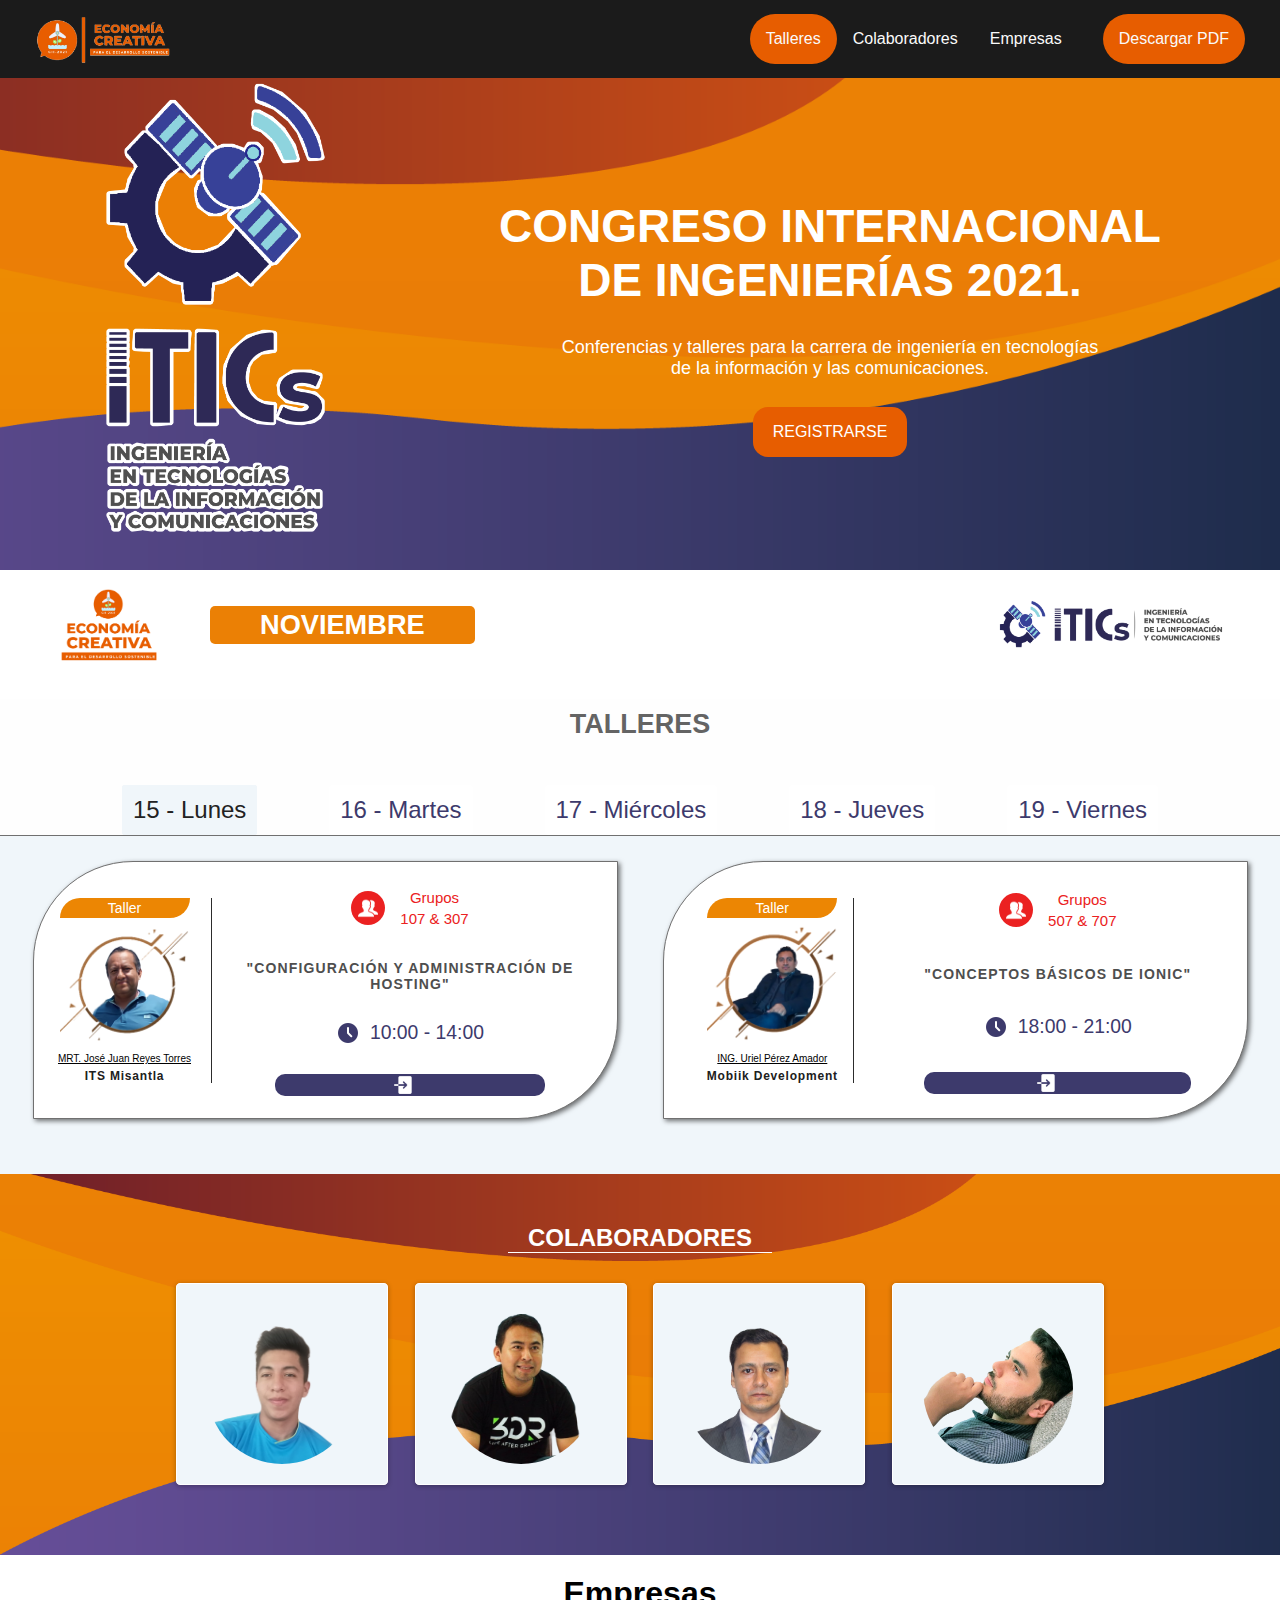
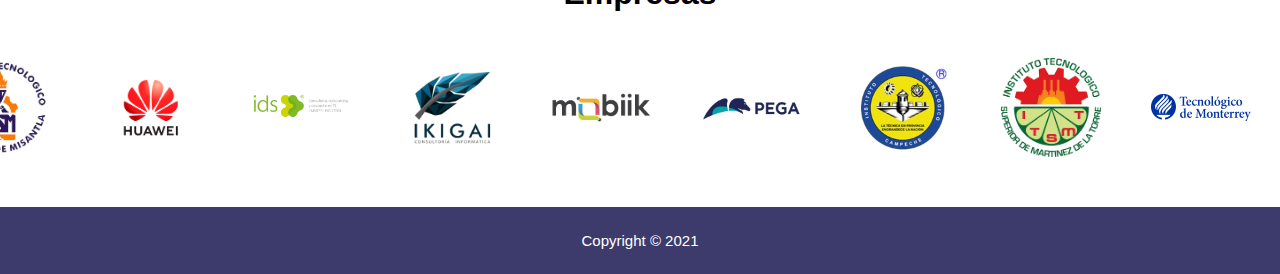
==== commit 8efde3bc: "agregue la foto del jefe de carrera" ====
--- a/index.html
+++ b/index.html
@@ -646,8 +646,8 @@
           <img src="img/resources/frank.png" alt="">
         </div>
         <div class="car-iconos">
-          <li class="agrandar"><a href="https://www.facebook.com/franciscojavier.sotolopez.58" target="_blank" rel="noopener noreferrer"><i
-                class="fab fa-facebook"></i></a></li>
+          <li class="agrandar"><a href="https://www.facebook.com/franciscojavier.sotolopez.58" target="_blank"
+              rel="noopener noreferrer"><i class="fab fa-facebook"></i></a></li>
           <!-- <li class="agrandar"><a href=""><i class="fab fa-twitter"></i></a></li>
           <li class="agrandar"><a href=""><i class="fab fa-instagram"></i></a></li> -->
         </div>
@@ -667,10 +667,11 @@
       </div>
       <div class="card">
         <div class="card-encabezado">
-          <img src="img/resources/Jefe-de-carrera.png" alt="">
+          <img src="img/resources/Jefe-de-carrera-.png" alt="">
         </div>
         <div class="car-iconos">
-          <li class="agrandar"><a href="https://www.linkedin.com/in/jluis-fdez-a529961b/" target="_blank" rel="noopener noreferrer"><i class="fab fa-linkedin-in"></i></a></li>
+          <li class="agrandar"><a href="https://www.linkedin.com/in/jluis-fdez-a529961b/" target="_blank"
+              rel="noopener noreferrer"><i class="fab fa-linkedin-in"></i></a></li>
           <!-- <li class="agrandar"><a href=""><i class="fab fa-twitter"></i></a></li>
           <li class="agrandar"><a href=""><i class="fab fa-instagram"></i></a></li> -->
         </div>
@@ -716,9 +717,12 @@
           <img src="img/resources/hugo.png" alt="">
         </div>
         <div class="car-iconos">
-          <li class="agrandar"><a href="http://facebook.com/HRAD.Oficial" target="_blank" rel="noopener noreferrer"><i class="fab fa-facebook"></i></a></li>
-          <li class="agrandar"><a href="https://www.linkedin.com/in/hugo-rafael-anaya-diaz-86a180188" target="_blank" rel="noopener noreferrer"><i class="fab fa-linkedin-in"></i></a></li>
-          <li class="agrandar"><a href="https://www.instagram.com/hugo_anayad/" target="_blank" rel="noopener noreferrer"><i class="fab fa-instagram"></i></a></li>
+          <li class="agrandar"><a href="http://facebook.com/HRAD.Oficial" target="_blank" rel="noopener noreferrer"><i
+                class="fab fa-facebook"></i></a></li>
+          <li class="agrandar"><a href="https://www.linkedin.com/in/hugo-rafael-anaya-diaz-86a180188" target="_blank"
+              rel="noopener noreferrer"><i class="fab fa-linkedin-in"></i></a></li>
+          <li class="agrandar"><a href="https://www.instagram.com/hugo_anayad/" target="_blank"
+              rel="noopener noreferrer"><i class="fab fa-instagram"></i></a></li>
         </div>
         <div class="card-contenido">
           <div class="informacion-personal desplazar">Hugo R. Anaya</div>
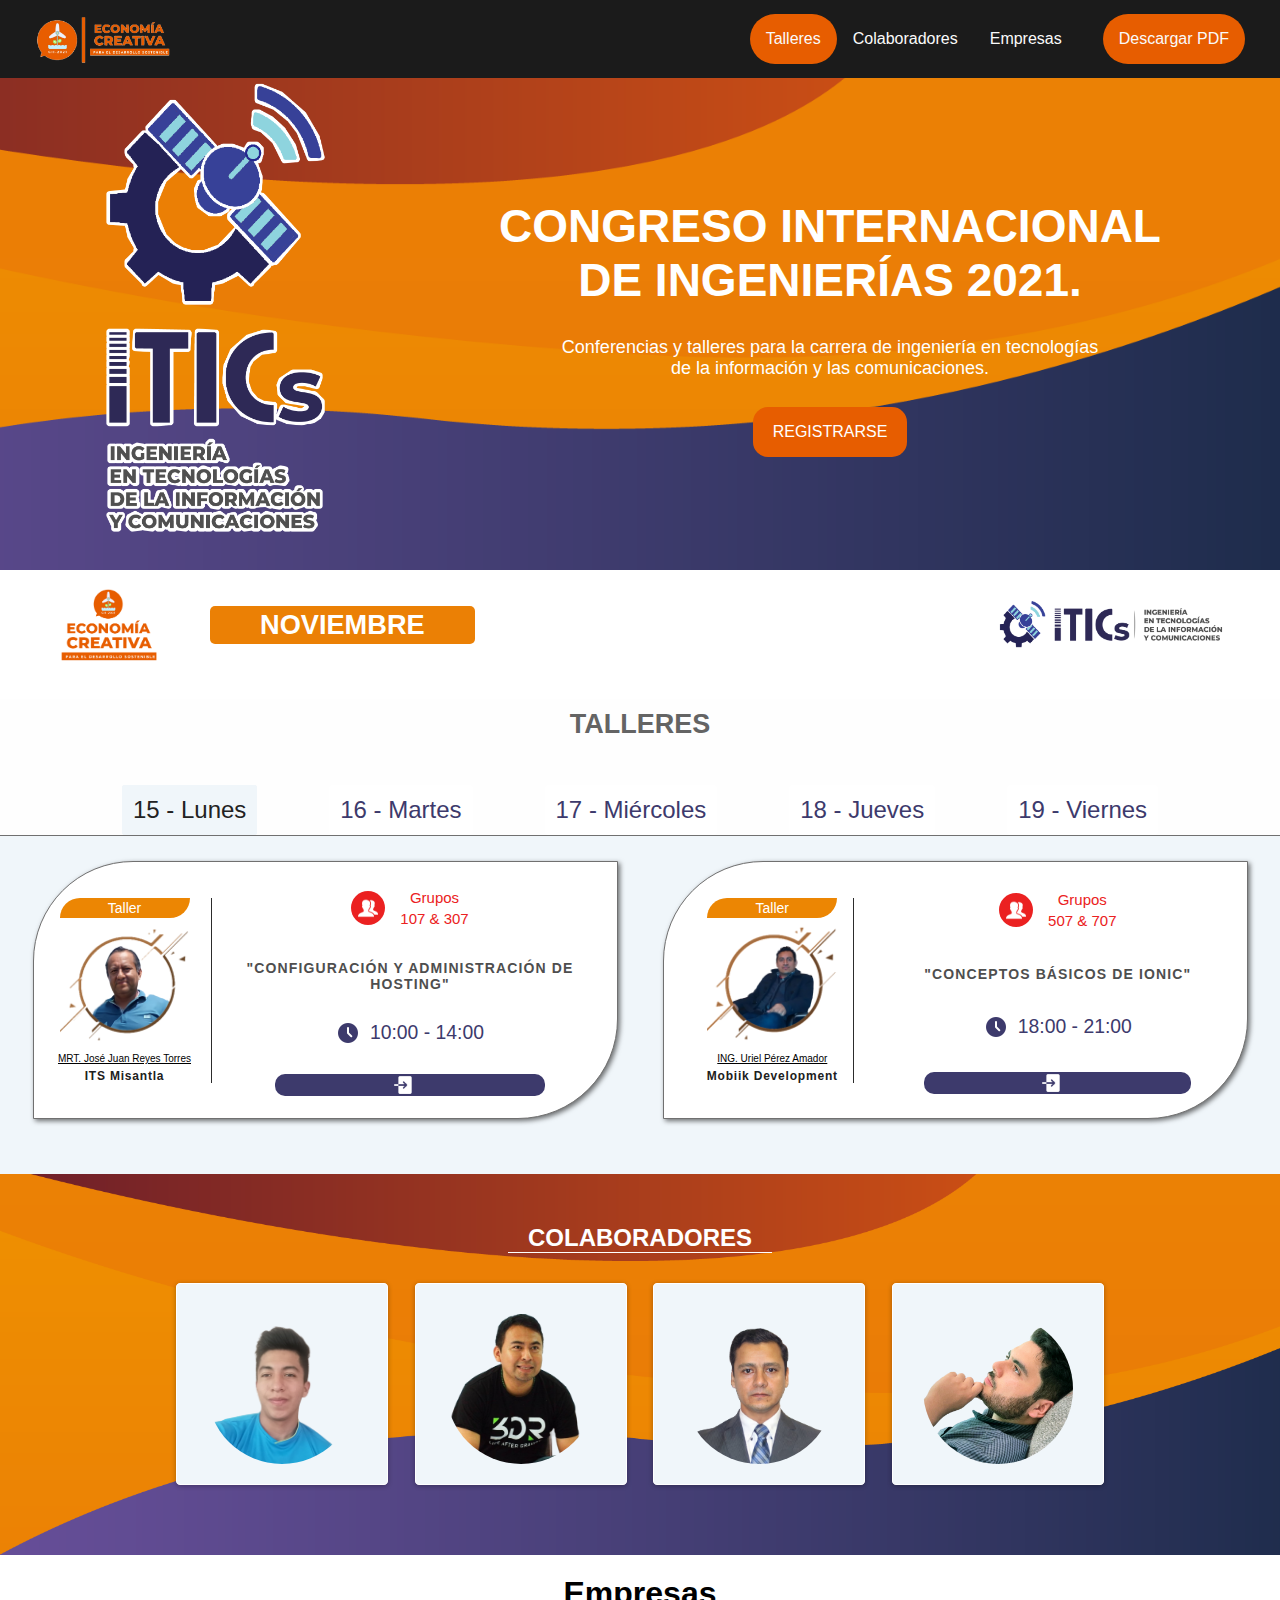
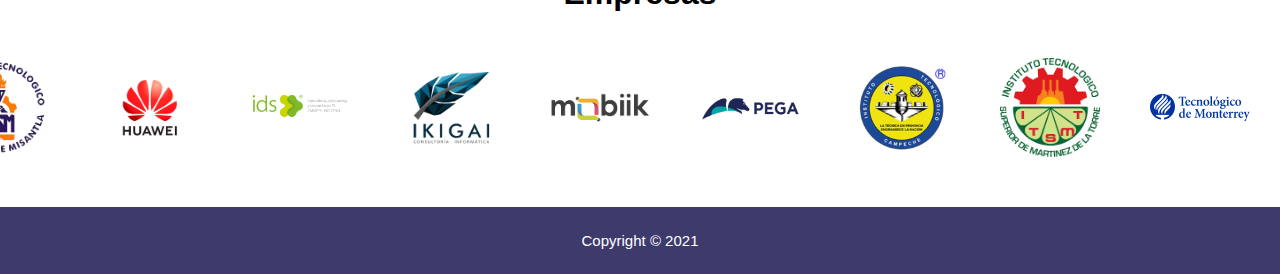
==== commit 827092c6: "RESUELTO BUG IMPORTANTE" ====
--- a/index.html
+++ b/index.html
@@ -168,15 +168,46 @@
             </div>
           </div>
           <div class="btn-A">
+
             <div class="btn-accion" id="btnAccionLu1">
-              <div>
+              <div id="iconBtnLu1">
                 <img class="btn-action-img" src="img/resources/ingresar.png" alt="" />
               </div>
               <div class="btn-action-estado">
                 <div class="btnState" id="btnStateLu1"></div>
+              </div>
+            </div>
+            
+            <div class="btn-accion" id="btnAccionMa1">
+              <div id="iconBtnMa1">
+                <img class="btn-action-img" src="img/resources/ingresar.png" alt="" />
+              </div>
+              <div class="btn-action-estado">
                 <div class="btnState" id="btnStateMa1"></div>
+              </div>
+            </div>
+
+            <div class="btn-accion" id="btnAccionMi1">
+              <div id="iconBtnMi1">
+                <img class="btn-action-img" src="img/resources/ingresar.png" alt="" />
+              </div>
+              <div class="btn-action-estado">
                 <div class="btnState" id="btnStateMi1"></div>
+              </div>
+            </div>
+            <div class="btn-accion" id="btnAccionJu1">
+              <div id="iconBtnLu1">
+                <img class="btn-action-img" src="img/resources/ingresar.png" alt="" />
+              </div>
+              <div class="btn-action-estado">
                 <div class="btnState" id="btnStateJu1"></div>
+              </div>
+            </div>
+            <div class="btn-accion" id="btnAccionVi1">
+              <div id="iconBtnLu1">
+                <img class="btn-action-img" src="img/resources/ingresar.png" alt="" />
+              </div>
+              <div class="btn-action-estado">
                 <div class="btnState" id="btnStateVi1"></div>
               </div>
             </div>
@@ -234,17 +265,45 @@
           </div>
           <div class="btn-A">
             <div class="btn-accion" id="btnAccionLu2">
-              <div>
-                <img class="btn-action-img" src="img/resources/ingresar.png" alt="" />
-              </div>
-              <div class="btn-action-estado">
-                <div class="btn-action-estado">
-                  <div class="btnState" id="btnStateLu2"></div>
-                  <div class="btnState" id="btnStateMa2"></div>
-                  <div class="btnState" id="btnStateMi2"></div>
-                  <div class="btnState" id="btnStateJu2"></div>
-                  <div class="btnState" id="btnStateVi2"></div>
-                </div>
+              <div id="iconBtnLu2">
+                <img class="btn-action-img" src="img/resources/ingresar.png" alt="" />
+              </div>
+              <div class="btn-action-estado">
+                <div class="btnState" id="btnStateLu2"></div>
+              </div>
+            </div>
+            
+            <div class="btn-accion" id="btnAccionMa2">
+              <div id="iconBtnMa2">
+                <img class="btn-action-img" src="img/resources/ingresar.png" alt="" />
+              </div>
+              <div class="btn-action-estado">
+                <div class="btnState" id="btnStateMa2"></div>
+              </div>
+            </div>
+
+            <div class="btn-accion" id="btnAccionMi2">
+              <div id="iconBtnMi2">
+                <img class="btn-action-img" src="img/resources/ingresar.png" alt="" />
+              </div>
+              <div class="btn-action-estado">
+                <div class="btnState" id="btnStateMi2"></div>
+              </div>
+            </div>
+            <div class="btn-accion" id="btnAccionJu2">
+              <div id="iconBtnLu2">
+                <img class="btn-action-img" src="img/resources/ingresar.png" alt="" />
+              </div>
+              <div class="btn-action-estado">
+                <div class="btnState" id="btnStateJu2"></div>
+              </div>
+            </div>
+            <div class="btn-accion" id="btnAccionVi2">
+              <div id="iconBtnLu2">
+                <img class="btn-action-img" src="img/resources/ingresar.png" alt="" />
+              </div>
+              <div class="btn-action-estado">
+                <div class="btnState" id="btnStateVi2"></div>
               </div>
             </div>
           </div>
@@ -302,17 +361,50 @@
             </div>
           </div>
           <div class="btn-A">
+            
             <div class="btn-accion" id="btnAccionLu3">
-              <div>
+              <div id="iconBtnLu3">
                 <img class="btn-action-img" src="img/resources/ingresar.png" alt="" />
               </div>
               <div class="btn-action-estado">
                 <div class="btnState" id="btnStateLu3"></div>
+              </div>
+            </div>
+            
+            <div class="btn-accion" id="btnAccionMa3">
+              <div id="iconBtnMa3">
+                <img class="btn-action-img" src="img/resources/ingresar.png" alt="" />
+              </div>
+              <div class="btn-action-estado">
                 <div class="btnState" id="btnStateMa3"></div>
+              </div>
+            </div>
+
+            <div class="btn-accion" id="btnAccionMi3">
+              <div id="iconBtnMi3">
+                <img class="btn-action-img" src="img/resources/ingresar.png" alt="" />
+              </div>
+              <div class="btn-action-estado">
                 <div class="btnState" id="btnStateMi3"></div>
+              </div>
+            </div>
+            <div class="btn-accion" id="btnAccionJu3">
+              <div id="iconBtnLu3">
+                <img class="btn-action-img" src="img/resources/ingresar.png" alt="" />
+              </div>
+              <div class="btn-action-estado">
+                <div class="btnState" id="btnStateJu3"></div>
+              </div>
+            </div>
+            <div class="btn-accion" id="btnAccionVi3">
+              <div id="iconBtnLu3">
+                <img class="btn-action-img" src="img/resources/ingresar.png" alt="" />
+              </div>
+              <div class="btn-action-estado">
                 <div class="btnState" id="btnStateVi3"></div>
               </div>
             </div>
+
           </div>
         </div>
       </div>
@@ -367,16 +459,52 @@
             </div>
           </div>
           <div class="btn-A">
+
+
             <div class="btn-accion" id="btnAccionLu4">
-              <div>
+              <div id="iconBtnLu4">
                 <img class="btn-action-img" src="img/resources/ingresar.png" alt="" />
               </div>
               <div class="btn-action-estado">
                 <div class="btnState" id="btnStateLu4"></div>
+              </div>
+            </div>
+            
+            <div class="btn-accion" id="btnAccionMa4">
+              <div id="iconBtnMa4">
+                <img class="btn-action-img" src="img/resources/ingresar.png" alt="" />
+              </div>
+              <div class="btn-action-estado">
                 <div class="btnState" id="btnStateMa4"></div>
+              </div>
+            </div>
+
+            <div class="btn-accion" id="btnAccionMi4">
+              <div id="iconBtnMi4">
+                <img class="btn-action-img" src="img/resources/ingresar.png" alt="" />
+              </div>
+              <div class="btn-action-estado">
                 <div class="btnState" id="btnStateMi4"></div>
               </div>
             </div>
+            <div class="btn-accion" id="btnAccionJu4">
+              <div id="iconBtnLu4">
+                <img class="btn-action-img" src="img/resources/ingresar.png" alt="" />
+              </div>
+              <div class="btn-action-estado">
+                <div class="btnState" id="btnStateJu4"></div>
+              </div>
+            </div>
+            <div class="btn-accion" id="btnAccionVi4">
+              <div id="iconBtnLu4">
+                <img class="btn-action-img" src="img/resources/ingresar.png" alt="" />
+              </div>
+              <div class="btn-action-estado">
+                <div class="btnState" id="btnStateVi4"></div>
+              </div>
+            </div>
+
+
           </div>
         </div>
       </div>
@@ -432,17 +560,52 @@
             </div>
           </div>
           <div class="btn-A">
+
+
             <div class="btn-accion" id="btnAccionLu5">
-              <div>
+              <div id="iconBtnLu5">
                 <img class="btn-action-img" src="img/resources/ingresar.png" alt="" />
               </div>
               <div class="btn-action-estado">
                 <div class="btnState" id="btnStateLu5"></div>
+              </div>
+            </div>
+            
+            <div class="btn-accion" id="btnAccionMa5">
+              <div id="iconBtnMa5">
+                <img class="btn-action-img" src="img/resources/ingresar.png" alt="" />
+              </div>
+              <div class="btn-action-estado">
                 <div class="btnState" id="btnStateMa5"></div>
+              </div>
+            </div>
+
+            <div class="btn-accion" id="btnAccionMi5">
+              <div id="iconBtnMi5">
+                <img class="btn-action-img" src="img/resources/ingresar.png" alt="" />
+              </div>
+              <div class="btn-action-estado">
                 <div class="btnState" id="btnStateMi5"></div>
+              </div>
+            </div>
+            <div class="btn-accion" id="btnAccionJu5">
+              <div id="iconBtnLu5">
+                <img class="btn-action-img" src="img/resources/ingresar.png" alt="" />
+              </div>
+              <div class="btn-action-estado">
+                <div class="btnState" id="btnStateJu5"></div>
+              </div>
+            </div>
+            <div class="btn-accion" id="btnAccionVi5">
+              <div id="iconBtnLu5">
+                <img class="btn-action-img" src="img/resources/ingresar.png" alt="" />
+              </div>
+              <div class="btn-action-estado">
                 <div class="btnState" id="btnStateVi5"></div>
               </div>
             </div>
+
+          
           </div>
         </div>
       </div>
--- a/css/styles.css
+++ b/css/styles.css
@@ -769,6 +769,10 @@
     text-align: center;
 }
 
+.div-nombre label:hover{
+    transition: 0.2s;
+    color: #0d6efd;
+}
 /* lugar de donde viene  */
 
 .lugar-persona {
@@ -806,6 +810,7 @@
 .contenedor-informacion-off {
     -webkit-filter: grayscale(100%)!important;
     filter: grayscale(100%)!important;
+    
 }
 
 /* Seccion de grupos % LIVE */
@@ -1413,6 +1418,7 @@
     .div-nombre label {
         font-size: 10px;
     }
+    
     .tema-taller h4 {
         font-size: 14px;
     }
@@ -1523,6 +1529,14 @@
 @media screen and (max-width:970px) {
     .info-portada {
         width: 590px;
+    }
+
+    .taller-mes-barra {
+        padding: 3px 25px;
+    }
+
+    .logo-tics-lateral{
+        margin: 0;
     }
 }
 
@@ -1557,6 +1571,9 @@
     /* estilos javaScript */
     .active {
         transform: translate(740px);
+    }
+    .contenedor-taller img{
+        display: none;
     }
 
     /* Estilos para el contenido del menu  */
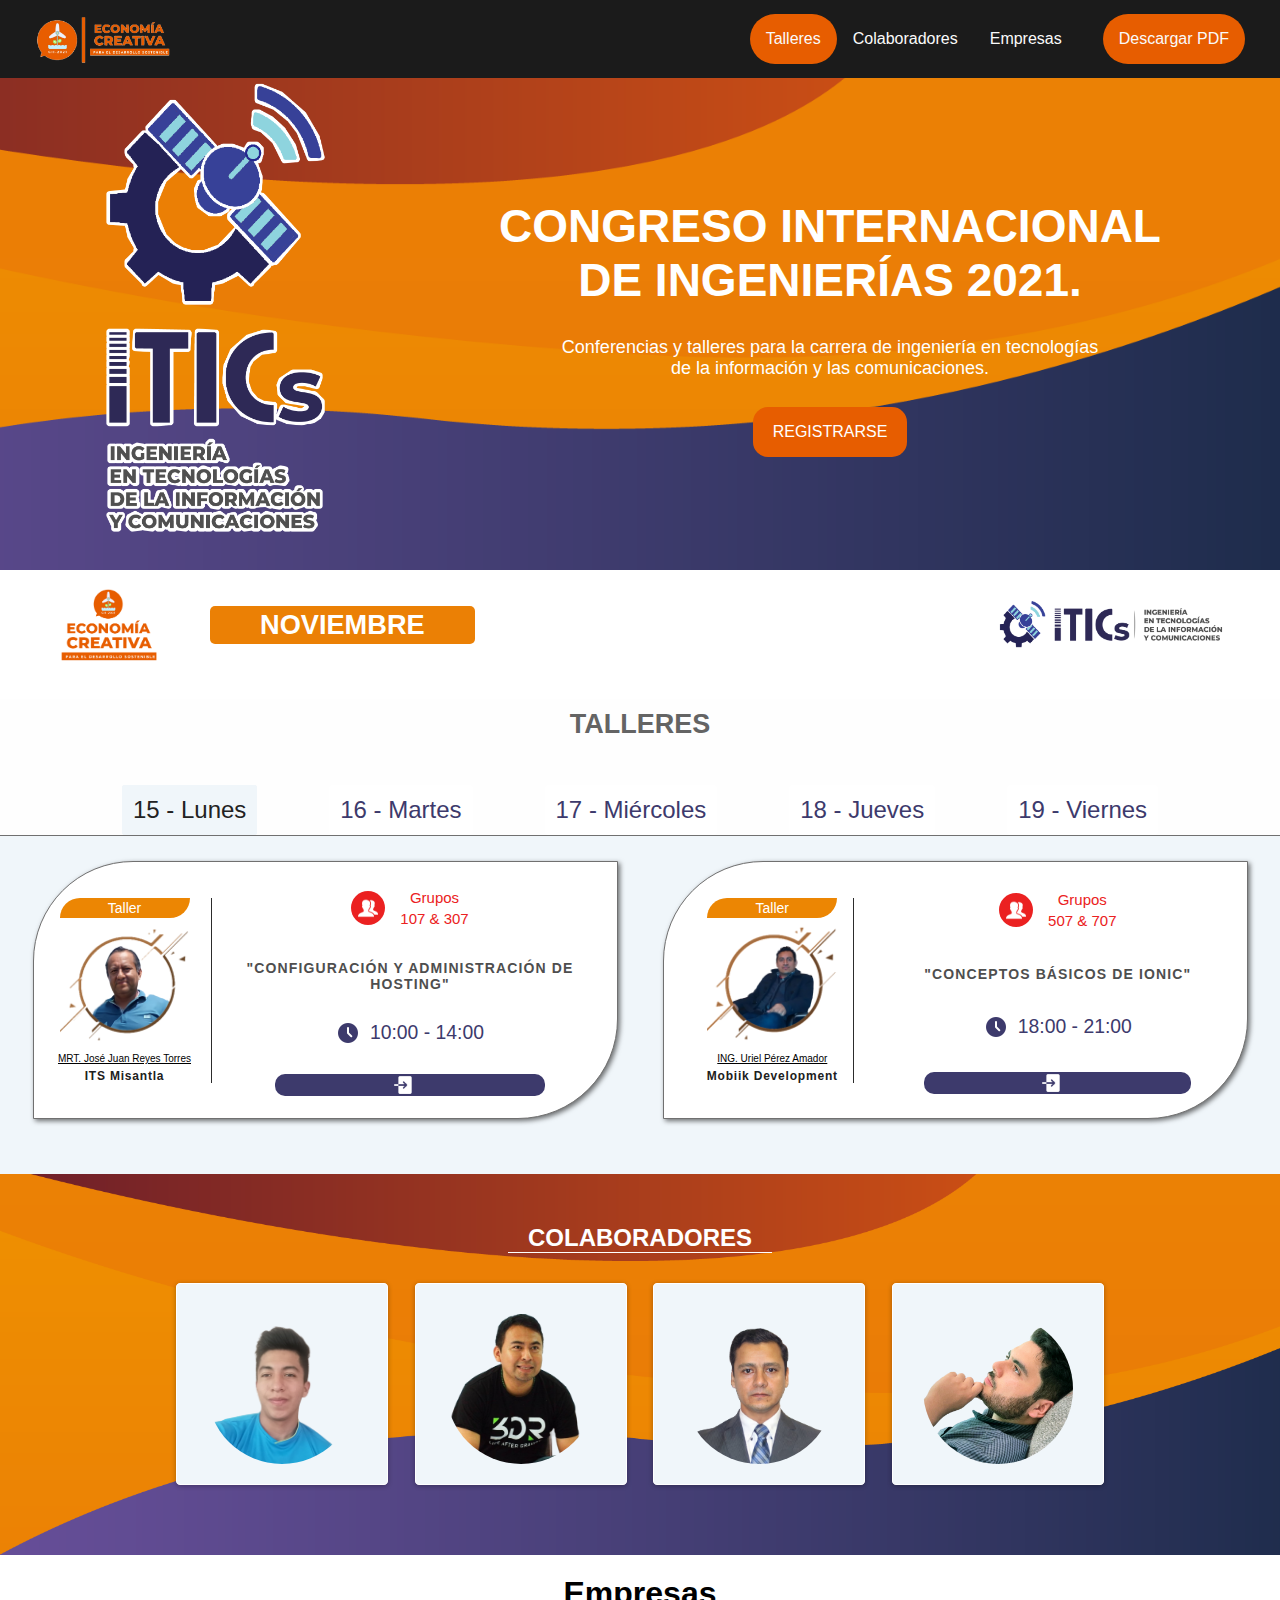
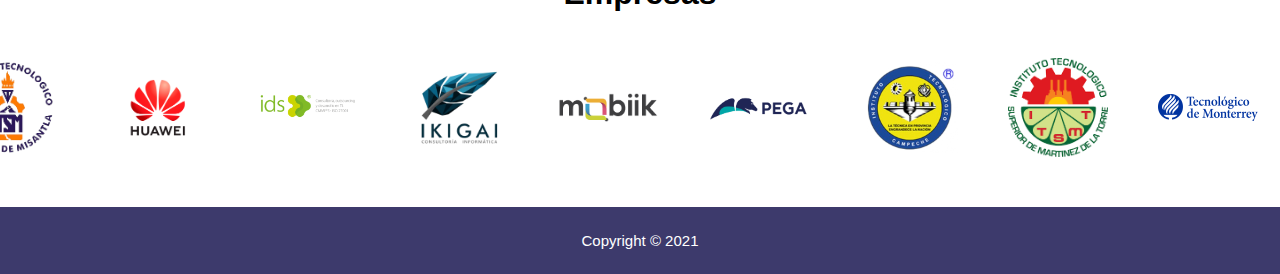
==== commit 9ab3ff58: "SE AGREGARON LOS PDF" ====
--- a/index.html
+++ b/index.html
@@ -30,7 +30,7 @@
           <li><a href="#ancla-colaboradores" class="nav-link contwo">Colaboradores</a></li>
           <li><a href="#titulo-empresas" class="nav-link emp">Empresas</a></li>
           <li class="btn-descarga-responsivo">
-            <a id="btnDesc-menu" href="/resources/TalleresTICs.pdf" download="TalleresTICs2021"
+            <a id="btnDesc-menu" href="/resources/Talleres y conferencias CII2021 ITICs.pdf" download="TalleresTICs2021"
               class="btn-descargar">Descargar PDF</a>
           </li>
         </ul>
--- a/css/styles.css
+++ b/css/styles.css
@@ -1425,6 +1425,7 @@
     .tipo-taller p {
         font-size: 14px;
     }
+    
 }
 
 @media screen and (max-width: 1180px) {
@@ -1444,7 +1445,7 @@
         margin: 25px 0px;
     }
     .grupos-asignados p {
-        font-size: 15px;
+        font-size: 14px;
     }
     .tipo-taller {
         width: 130px;
@@ -1485,7 +1486,7 @@
         margin: 15px 0px;
     }
     .grupos-asignados p {
-        font-size: 20px;
+        font-size: 14px;
     }
     .tipo-taller {
         width: 150px;
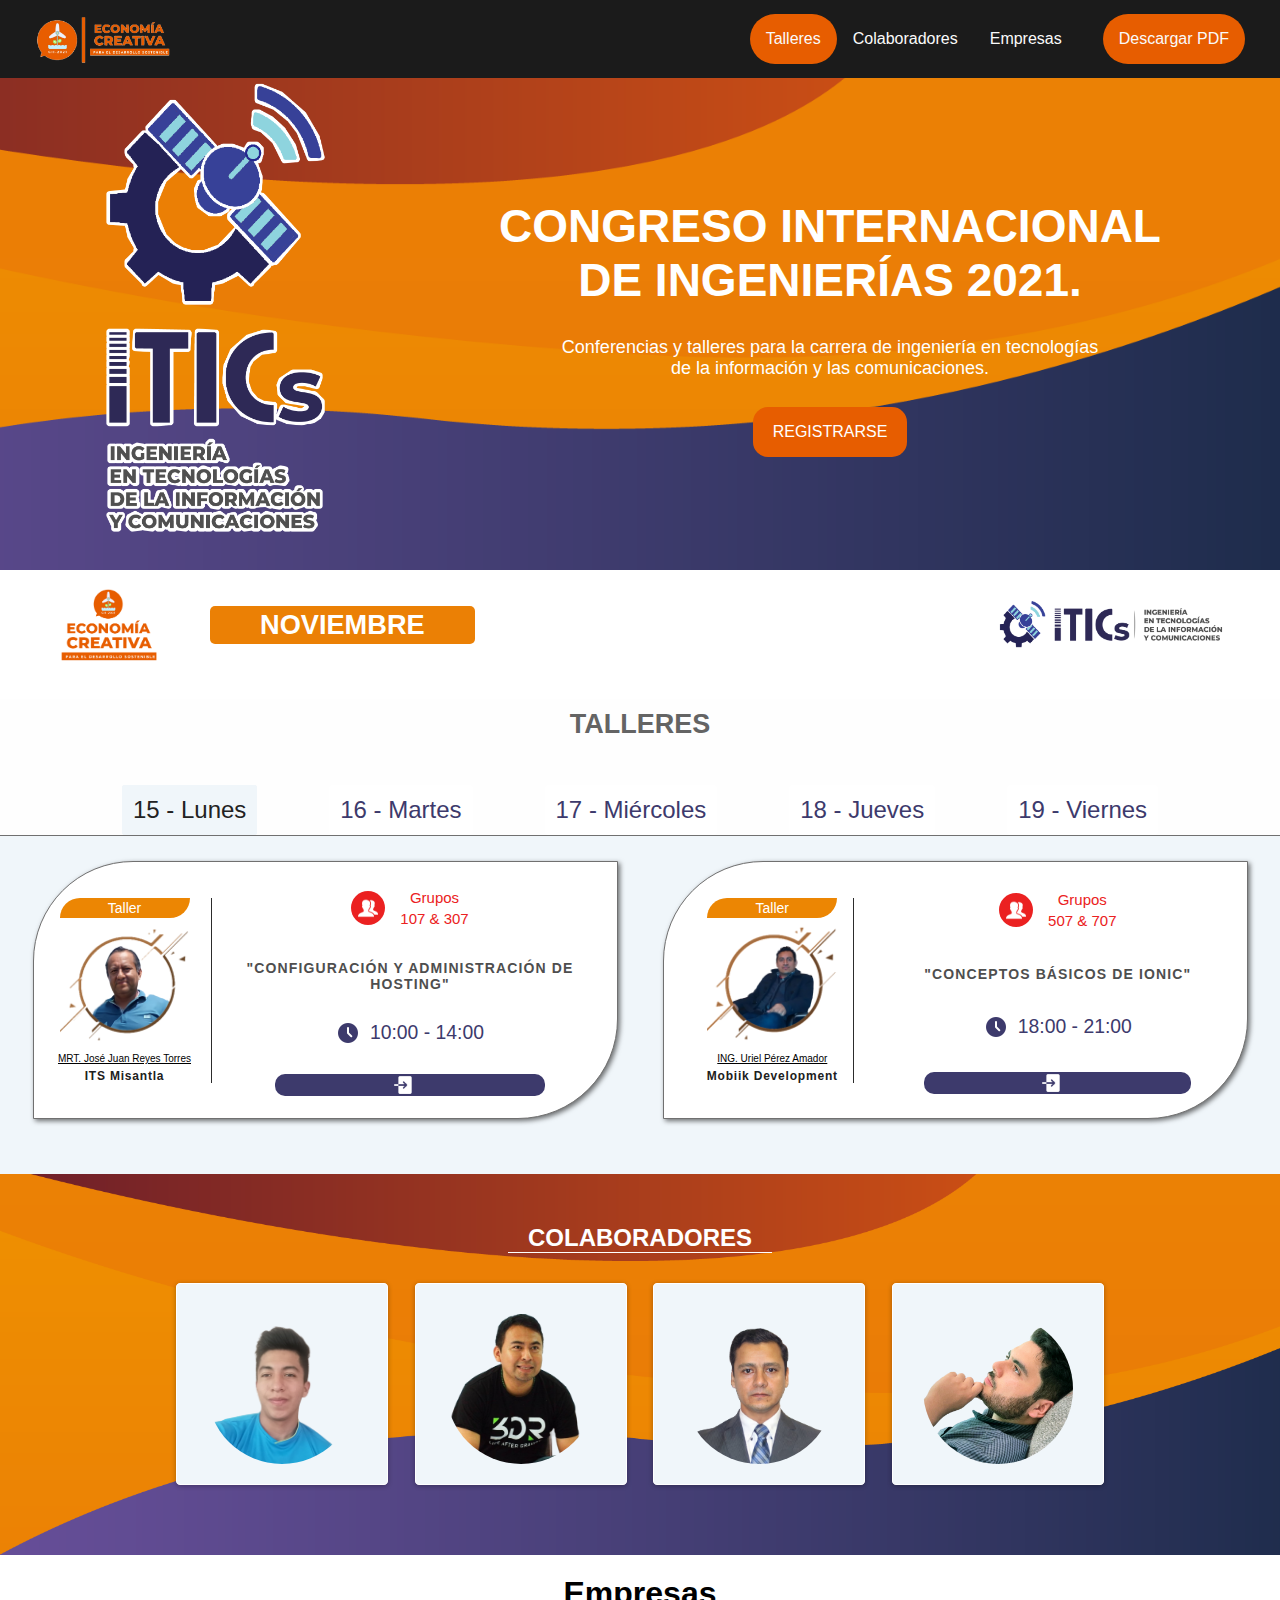
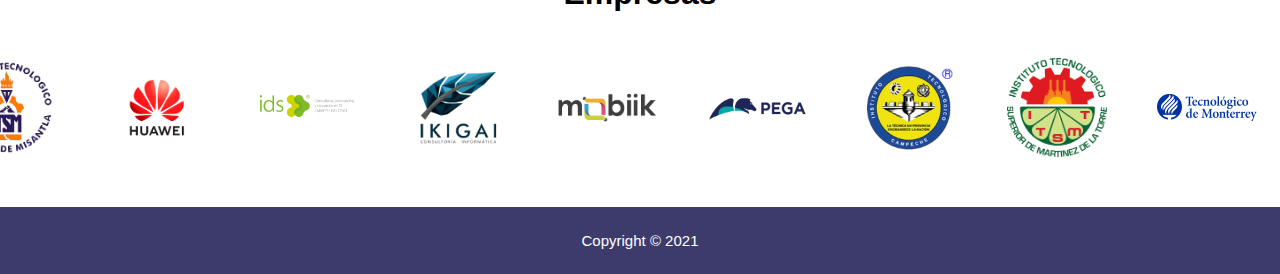
==== commit e049c158: "Vinculación de imagen a VModal" ====
--- a/index.html
+++ b/index.html
@@ -125,7 +125,7 @@
           <div class="tipo-taller" id="tipoTaller1">
             <p>Taller</p>
           </div>
-          <div class="div-img" id="imagenTallerista1">
+          <div class="div-img hint--bottom" aria-label="Más información" id="imagenTallerista1" data-open="modal1">
             <img src="img/talleristas/JoseJuan.png" alt="" class="img-persona" />
           </div>
           <div class="div-nombre" id="divNombre1">
@@ -177,7 +177,7 @@
                 <div class="btnState" id="btnStateLu1"></div>
               </div>
             </div>
-            
+
             <div class="btn-accion" id="btnAccionMa1">
               <div id="iconBtnMa1">
                 <img class="btn-action-img" src="img/resources/ingresar.png" alt="" />
@@ -220,7 +220,7 @@
           <div class="tipo-taller" id="tipoTaller2">
             <p>Conferencia</p>
           </div>
-          <div class="div-img" id="imagenTallerista2">
+          <div class="div-img hint--bottom" aria-label="Más información" id="imagenTallerista2" data-open="modal2">
             <img src="img/talleristas/JoseRiojas.png" alt="" class="img-persona" />
           </div>
           <div class="div-nombre">
@@ -272,7 +272,7 @@
                 <div class="btnState" id="btnStateLu2"></div>
               </div>
             </div>
-            
+
             <div class="btn-accion" id="btnAccionMa2">
               <div id="iconBtnMa2">
                 <img class="btn-action-img" src="img/resources/ingresar.png" alt="" />
@@ -317,7 +317,7 @@
           <div class="tipo-taller" id="tipoTaller3">
             <p>Mesa Redonda</p>
           </div>
-          <div class="div-img" id="imagenTallerista3">
+          <div class="div-img hint--bottom" aria-label="Más información" id="imagenTallerista3" data-open="modal3">
             <img src="img/talleristas/Hombre.png" alt="" class="img-persona" />
           </div>
           <div class="div-nombre hint--bottom" aria-label="Más información">
@@ -361,7 +361,7 @@
             </div>
           </div>
           <div class="btn-A">
-            
+
             <div class="btn-accion" id="btnAccionLu3">
               <div id="iconBtnLu3">
                 <img class="btn-action-img" src="img/resources/ingresar.png" alt="" />
@@ -370,7 +370,7 @@
                 <div class="btnState" id="btnStateLu3"></div>
               </div>
             </div>
-            
+
             <div class="btn-accion" id="btnAccionMa3">
               <div id="iconBtnMa3">
                 <img class="btn-action-img" src="img/resources/ingresar.png" alt="" />
@@ -415,7 +415,7 @@
           <div class="tipo-taller" id="tipoTaller4">
             <p>Taller</p>
           </div>
-          <div class="div-img" id="imagenTallerista4">
+          <div class="div-img hint--bottom" aria-label="Más información" id="imagenTallerista4" data-open="modal4">
             <img src="img/talleristas/JoseRiojas.png" alt="" class="img-persona" />
           </div>
           <div class="div-nombre hint--bottom" aria-label="Más información">
@@ -469,7 +469,7 @@
                 <div class="btnState" id="btnStateLu4"></div>
               </div>
             </div>
-            
+
             <div class="btn-accion" id="btnAccionMa4">
               <div id="iconBtnMa4">
                 <img class="btn-action-img" src="img/resources/ingresar.png" alt="" />
@@ -516,7 +516,7 @@
           <div class="tipo-taller" id="tipoTaller5">
             <p>Mesa Redonda</p>
           </div>
-          <div class="div-img" id="imagenTallerista5">
+          <div class="div-img hint--bottom" aria-label="Más información" id="imagenTallerista5" data-open="modal5">
             <img src="img/talleristas/Hombre.png" alt="" class="img-persona" />
           </div>
           <div class="div-nombre hint--bottom" aria-label="Más información">
@@ -570,7 +570,7 @@
                 <div class="btnState" id="btnStateLu5"></div>
               </div>
             </div>
-            
+
             <div class="btn-accion" id="btnAccionMa5">
               <div id="iconBtnMa5">
                 <img class="btn-action-img" src="img/resources/ingresar.png" alt="" />
@@ -605,7 +605,7 @@
               </div>
             </div>
 
-          
+
           </div>
         </div>
       </div>
--- a/css/styles.css
+++ b/css/styles.css
@@ -751,6 +751,7 @@
 .img-persona {
     margin-top: 5px;
     max-width: 180px;
+    cursor: pointer;
 }
 
 /* nombre de la persona  */
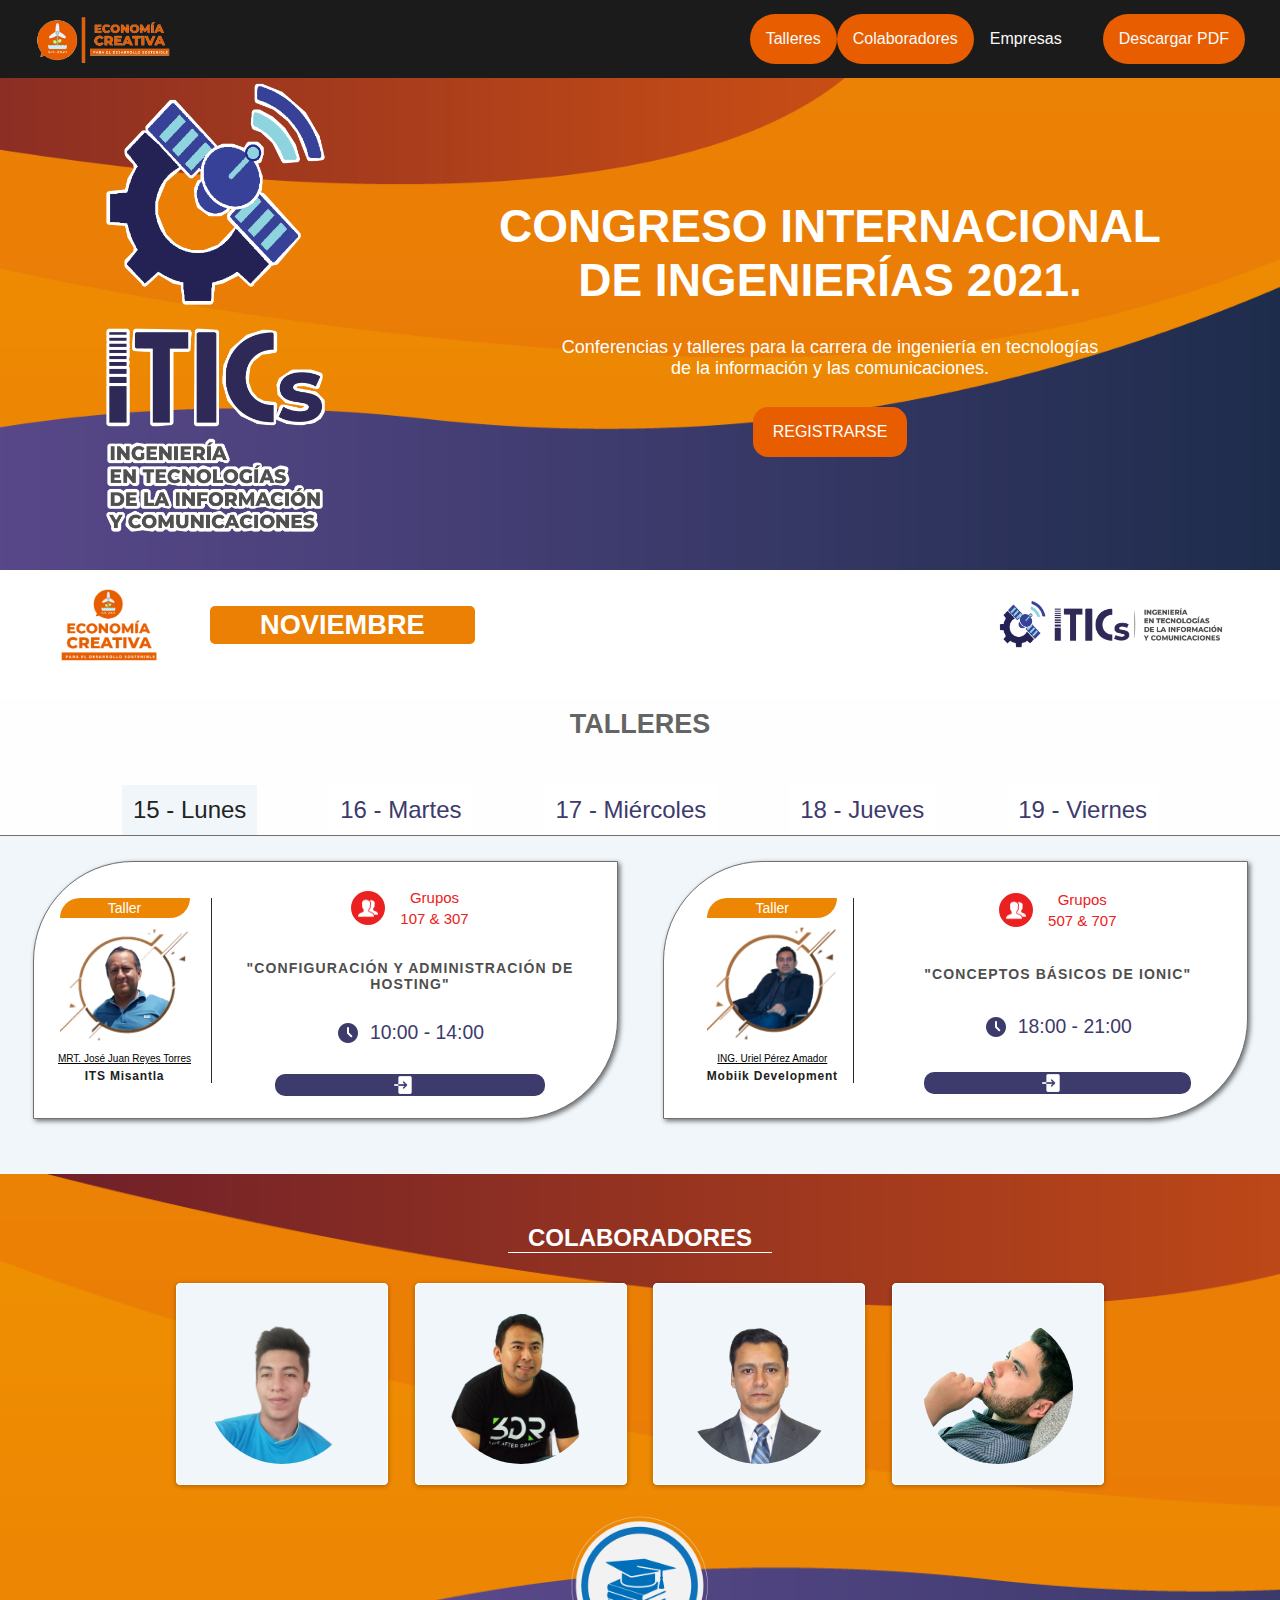
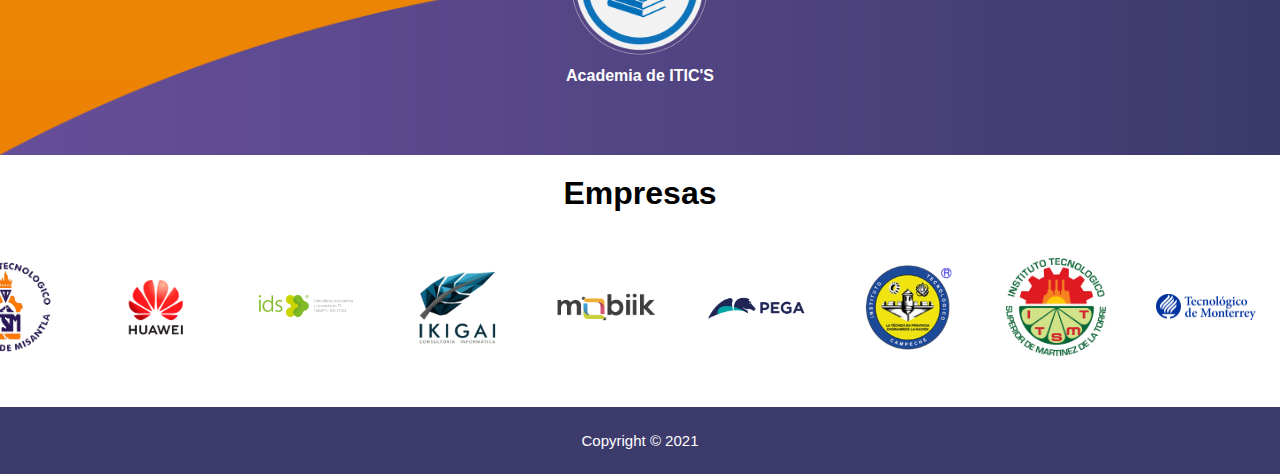
==== commit 9b75b078: "ultimos cambios" ====
--- a/index.html
+++ b/index.html
@@ -804,6 +804,7 @@
   <section class="colaboradores" id="Titilo-colaboradores">
     <h2>COLABORADORES</h2>
     <div class="contenedor-colaboradores" id="Colab-uno">
+      <!-- Frank  -->
       <div class="card">
         <div class="card-encabezado">
           <img src="img/resources/frank.png" alt="">
@@ -821,13 +822,14 @@
             <P>Estudiente de la carrera TIC'S</P>
           </div>
         </div>
-        <!-- <div class="card-acciones">
-                <button class="botones agrandar">
-                    <i class="far fa-envelope"></i>
-                    Enviar correo
-                </button>
-            </div> -->
-      </div>
+        <div class="card-acciones">
+          <button class="botones agrandar" data-open="modal7">
+            <i class="fas fa-user-circle"></i>
+            Mas información
+          </button>
+        </div>
+      </div>
+      <!-- Jefe de carrera  -->
       <div class="card">
         <div class="card-encabezado">
           <img src="img/resources/Jefe-de-carrera-.png" alt="">
@@ -846,21 +848,22 @@
           </div>
         </div>
         <div class="card-acciones">
-          <button class="botones agrandar">
+          <button class="botones agrandar" data-open="modal8">
             <i class="fas fa-user-circle"></i>
             Mas información
           </button>
         </div>
       </div>
+      <!-- Profe Gama  -->
       <div class="card">
         <div class="card-encabezado">
           <img src="img/resources/profe-gama.png" alt="">
         </div>
-        <div class="car-iconos">
+        <!-- <div class="car-iconos">
           <li class="agrandar"><a href=""><i class="fab fa-facebook"></i></a></li>
           <li class="agrandar"><a href=""><i class="fab fa-twitter"></i></a></li>
           <li class="agrandar"><a href=""><i class="fab fa-instagram"></i></a></li>
-        </div>
+        </div> -->
         <div class="card-contenido">
           <div class="informacion-personal desplazar">MSC. Arnulfo Gamaliel</div>
           <div class="informacion-personal desplazar">Misantla, Ver.</div>
@@ -875,6 +878,7 @@
           </button>
         </div>
       </div>
+      <!-- Hugo  -->
       <div class="card">
         <div class="card-encabezado">
           <img src="img/resources/hugo.png" alt="">
@@ -895,11 +899,21 @@
           </div>
         </div>
         <div class="card-acciones">
-          <button class="botones agrandar">
+          <button class="botones agrandar" data-open="modal9">
             <i class="fas fa-user-circle"></i>
             Más Información
           </button>
         </div>
+      </div>
+
+    </div>
+    <div class="Academia-contenedor">
+      <div class="img-academia">
+        <img class="hint--bottom" aria-label="Más información" src="img/resources/icono-Academia.png" alt=""
+          data-open="modal10">
+      </div>
+      <div class="text-Ac">
+        <h4 class="hint--bottom" aria-label="Más información" data-open="modal10">Academia de ITIC'S</h4>
       </div>
 
     </div>
@@ -951,6 +965,168 @@
           </div>
         </div>
       </section>
+      <footer class="modal-footer">Copyright © 2021</footer>
+    </div>
+  </div>
+  <div class="modal" id="modal7">
+    <div class="modal-dialog">
+      <header class="modal-header">
+
+        <button class="close-modal" aria-label="close modal" data-close><b>✕</b> </button>
+      </header>
+      <section class="modal-content">
+        <div class="contenedor-VM">
+          <div class="vineta-VM">
+            <div>
+              <img src="img/resources/triangulo.png" alt="">
+            </div>
+          </div>
+          <div class="info-VM">
+            <div class="foto-nombre-VM">
+              <div class="div-img-VM" id="imagenBio6">
+                <img src="img/resources/frank.png" alt="" class="img-persona2">
+              </div>
+              <div class="div-nombre-VM" id="nombreBio1">
+                <h3>Francisco Javier Soto López</h3>
+                <h4>Estudiante de la carrera "TIC'S"</h4>
+
+              </div>
+            </div>
+            <div class="trayectoria-VM" id="trayectoriaBio1">
+              <p>Nací en Misantla, Ver. en el año 2000, me gusta practicar deporte, jugar ajedrez y me considero un
+                aficionado por la cartomagia, el cual consiste en realizar alguna especia de ilusión con un mazo de
+                cartas. En cuanto a mi educación, cursé la secundaria en la Telesecundaria “Don Fernando Gutiérrez
+                barrios” para posteriormente entrar al CBTIS 67° (Centro de Bachillerato Tecnológico Industrial y de
+                Servicios) graduándome de la especialidad de Contabilidad; En la actualizad curso el 7° Semestre de la
+                carrera ITIC’S…</p>
+            </div>
+          </div>
+        </div>
+      </section>
+      <footer class="modal-footer">Copyright © 2021</footer>
+    </div>
+  </div>
+  <div class="modal" id="modal8">
+    <div class="modal-dialog">
+      <header class="modal-header">
+
+        <button class="close-modal" aria-label="close modal" data-close><b>✕</b> </button>
+      </header>
+      <section class="modal-content">
+        <div class="contenedor-VM">
+          <div class="vineta-VM">
+            <div>
+              <img src="img/resources/triangulo.png" alt="">
+            </div>
+          </div>
+          <div class="info-VM">
+            <div class="foto-nombre-VM">
+              <div class="div-img-VM" id="imagenBio6">
+                <img src="img/resources/Jefe-de-carrera-.png" alt="" class="img-persona2">
+              </div>
+              <div class="div-nombre-VM" id="nombreBio1">
+                <h3>Ing. José Luis Fernández Jiménez</h3>
+                <h4>Jefe de la carrera de "TIC'S"</h4>
+
+              </div>
+            </div>
+            <div class="trayectoria-VM" id="trayectoriaBio1">
+              <p>Estudio en la Universidad Veracruzana Ingeniería en Instrumentación Electrónica y una especialidad en
+                liderazgo en Eficiencia energética y energías renovables por el Centro de Salud Ambiental de la
+                Universidad de Harvard, trabajo para el Instituto Nacional de Astrofísica Óptica y Electrónica (INAOE)
+                durante 4 años desarrollando Tecnología FPGA para Helicópteros BOLCOW y MI-17 de la Secretaría de Marina
+                de México programando drivers. Fue desarrollador de Hardware en el Centro de Investigación en
+                Matemáticas (CIMAT) en el Laboratorio de Hardware Reconfigurable del Departamento de Ciencias de la
+                Computación, desarrollando Tecnología FPGA para procesar Algoritmos Genéticos en FPGAs y actualmente es
+                coordinador y profesor del Departamento de Ing. en Tecnologías de la Información y Comunicaciones
+                (ITICs) del Instituto Tecnológico Superior de Misantle. Sus líneas de interés son los UAVs-drones,
+                sistemas embebidos, agricultura de precisión, realidad virtual y aumentada y startups de base
+                tecnológica</p>
+            </div>
+          </div>
+        </div>
+      </section>
+      <footer class="modal-footer">Copyright © 2021</footer>
+    </div>
+  </div>
+  <div class="modal" id="modal9">
+    <div class="modal-dialog">
+      <header class="modal-header">
+
+        <button class="close-modal" aria-label="close modal" data-close><b>✕</b> </button>
+      </header>
+      <section class="modal-content">
+        <div class="contenedor-VM">
+          <div class="vineta-VM">
+            <div>
+              <img src="img/resources/triangulo.png" alt="">
+            </div>
+          </div>
+          <div class="info-VM">
+            <div class="foto-nombre-VM">
+              <div class="div-img-VM" id="imagenBio6">
+                <img src="img/resources/hugo.png" alt="" class="img-persona2">
+              </div>
+              <div class="div-nombre-VM" id="nombreBio1">
+                <h3>Hugo R. Anaya</h3>
+                <h4>Estudiente de la carrera "TIC'S"</h4>
+
+              </div>
+            </div>
+            <div class="trayectoria-VM" id="trayectoriaBio1">
+              <p>Nací el 24 de enero de 1998 en Sincelejo, Sucre, Colombia. Tuve una infancia en la costa colombiana
+                cuando en 2010 mi familia y yo nos mudamos a la capital, Bogota Colombia. Al salir del bachillerato
+                entré en la universidad el bosque para la carrera de Ingeniería electrónica, en la cuál fuí participe y
+                ganador del primer puesto en la categoría de circuitos eléctricos, además de ser participe de la
+                categoría de robots velocistas en circuitos digitales y en sistemas de medición en medición y
+                simulación. Posterior a ello tuve la oportunidad de estudiar en México, primero en el instituto
+                tecnológico de Xalapa para la carrera de ingeniería electrónica y actualmente estudiante de ingeniería
+                en tecnologías de la información y comunicaciones en el instituto tecnológico superior de Misantla. He
+                participado en varios proyectos de ingeniería tanto personales como en apoyo a compañeros. Cuento con
+                experiencia en mantenimiento preventivo, reparación y ensamble de computadoras. En 2019 tuve la
+                oportunidad de viajar al Pega World 2019 en Las Vegas Nevada, EEUU. También cuento con habilidades y
+                conocimientos como músico poli-instrumentista, cómo productor musical, conocimientos de edición de video
+                además de manejar varios lenguajes de programación de forma eficiente. Entre los cuales se destacan
+                Java, PHP, Javascript, Python, Laravel, C#, entre otros. Cuento con experiencia laboral en diferentes
+                campos, los cuales incluyen servicio al cliente, servicio técnico y consultor. Amante de Linux y
+                autodidacta.</p>
+            </div>
+          </div>
+        </div>
+      </section>
+      <footer class="modal-footer">Copyright © 2021</footer>
+    </div>
+  </div>
+  <div class="modal" id="modal10">
+    <div class="modal-dialog">
+      <header class="modal-header">
+
+        <button class="close-modal" aria-label="close modal" data-close><b>✕</b> </button>
+      </header>
+      <div class="modal-content-inte">
+        <div class="contenedor-VM-inte">
+          <div class="info-VM-inte">
+            <img src="img/resources/fondo-modal.jpg" alt="">
+          </div>
+          <div class="personal-VM">
+            <h3>ACADEMIA DE ING. EN TECNOLOGÍAS DE LA INFORMACIÓN
+              Y COMUNICACIONES</h3>
+            <div>
+              <p><b>ING.</b> Francisco Javier Hernández Domínguez</p>
+              <p><b>MCG.</b> Eduardo Gutiérrez Almaraz</p>
+              <p><b>MSC.</b> Elsa Irene Herrera Santiago</p>
+              <p><b>LIC.</b> José Juan Reyes Torres</p>
+              <p><b>DR.</b> Alejandro del Rey Torres Rodríguez</p>
+              <p><b>MII.</b> Pablo Colorado Posadas</p>
+              <p><b>DRA.</b> Ana Lilia Sosa y Durán</p>
+              <p><b>MSC.</b> Arnulfo Gamaliel Hernández González</p>
+              <p><b>LIC.</b> Daniela Lizbeth Hernández Sánchez</p>
+              <p><b>ING.</b> José Luis Fernández Jiménez</p>
+            </div>
+
+          </div>
+        </div>
+      </div>
       <footer class="modal-footer">Copyright © 2021</footer>
     </div>
   </div>
--- a/css/styles.css
+++ b/css/styles.css
@@ -1028,12 +1028,12 @@
     border-radius: 5px;
     box-shadow: 0px 2px 10px rgba(0, 0, 0, 0.5);
 }
-.card:nth-child(1):hover{
+/* .card:nth-child(1):hover{
     height: 400px;
-}
-.card:nth-child(3):hover{
+} */
+/* .card:nth-child(3):hover{
     height: 500px;
-}
+} */
 .card-encabezado img{
     /* position: relative; */
     border-radius: 50%;
@@ -1172,6 +1172,37 @@
     font-size: 20px;
 }
 
+/* Academia  */
+.img-academia{
+    margin-top: 30px;
+    display: flex;
+    flex-direction: column;
+    justify-content: center;
+    align-items: center;
+    align-content: center;
+    text-align: center;
+}
+.img-academia img{
+    width: 40%;
+    cursor: pointer;
+}
+.img-academia img:hover{
+    width: 45%;
+    transition: all .3s ease;
+}
+.text-Ac{
+    margin-top: 10px;
+    text-align: center;
+    color: #fff;
+}
+.text-Ac h4{
+cursor: pointer;
+}
+.text-Ac h4:hover{
+    color: rgb(216, 216, 216);
+    font-size: 1.2em;
+    transition: all .3s ease;
+}
 /* ----------------------------SECCION DE BIOGRAFIAS (MODAL) ------------------------- */
 
 :root {
@@ -1361,7 +1392,31 @@
     opacity: 1;
 }
 
-
+/* Personal  */
+.modal-content-inte{
+    padding: 0;
+    margin: 0;
+}
+.info-VM-inte{
+    width: 100%;
+    padding: 0;
+    margin: 0;
+}
+.info-VM-inte img{
+    max-width: 100%;
+    
+    padding: 0;
+    margin: 0;
+}
+.personal-VM{
+    text-align: center;
+}
+.personal-VM h3{
+    margin: 10px 15px;
+}
+.personal-VM div{
+    margin-bottom: 15px;
+}
 /* ----------------------RESPONSIVO RESPONSIVO RESPONSIVO----------------- */
 
 @media screen and (max-width: 1650px) {
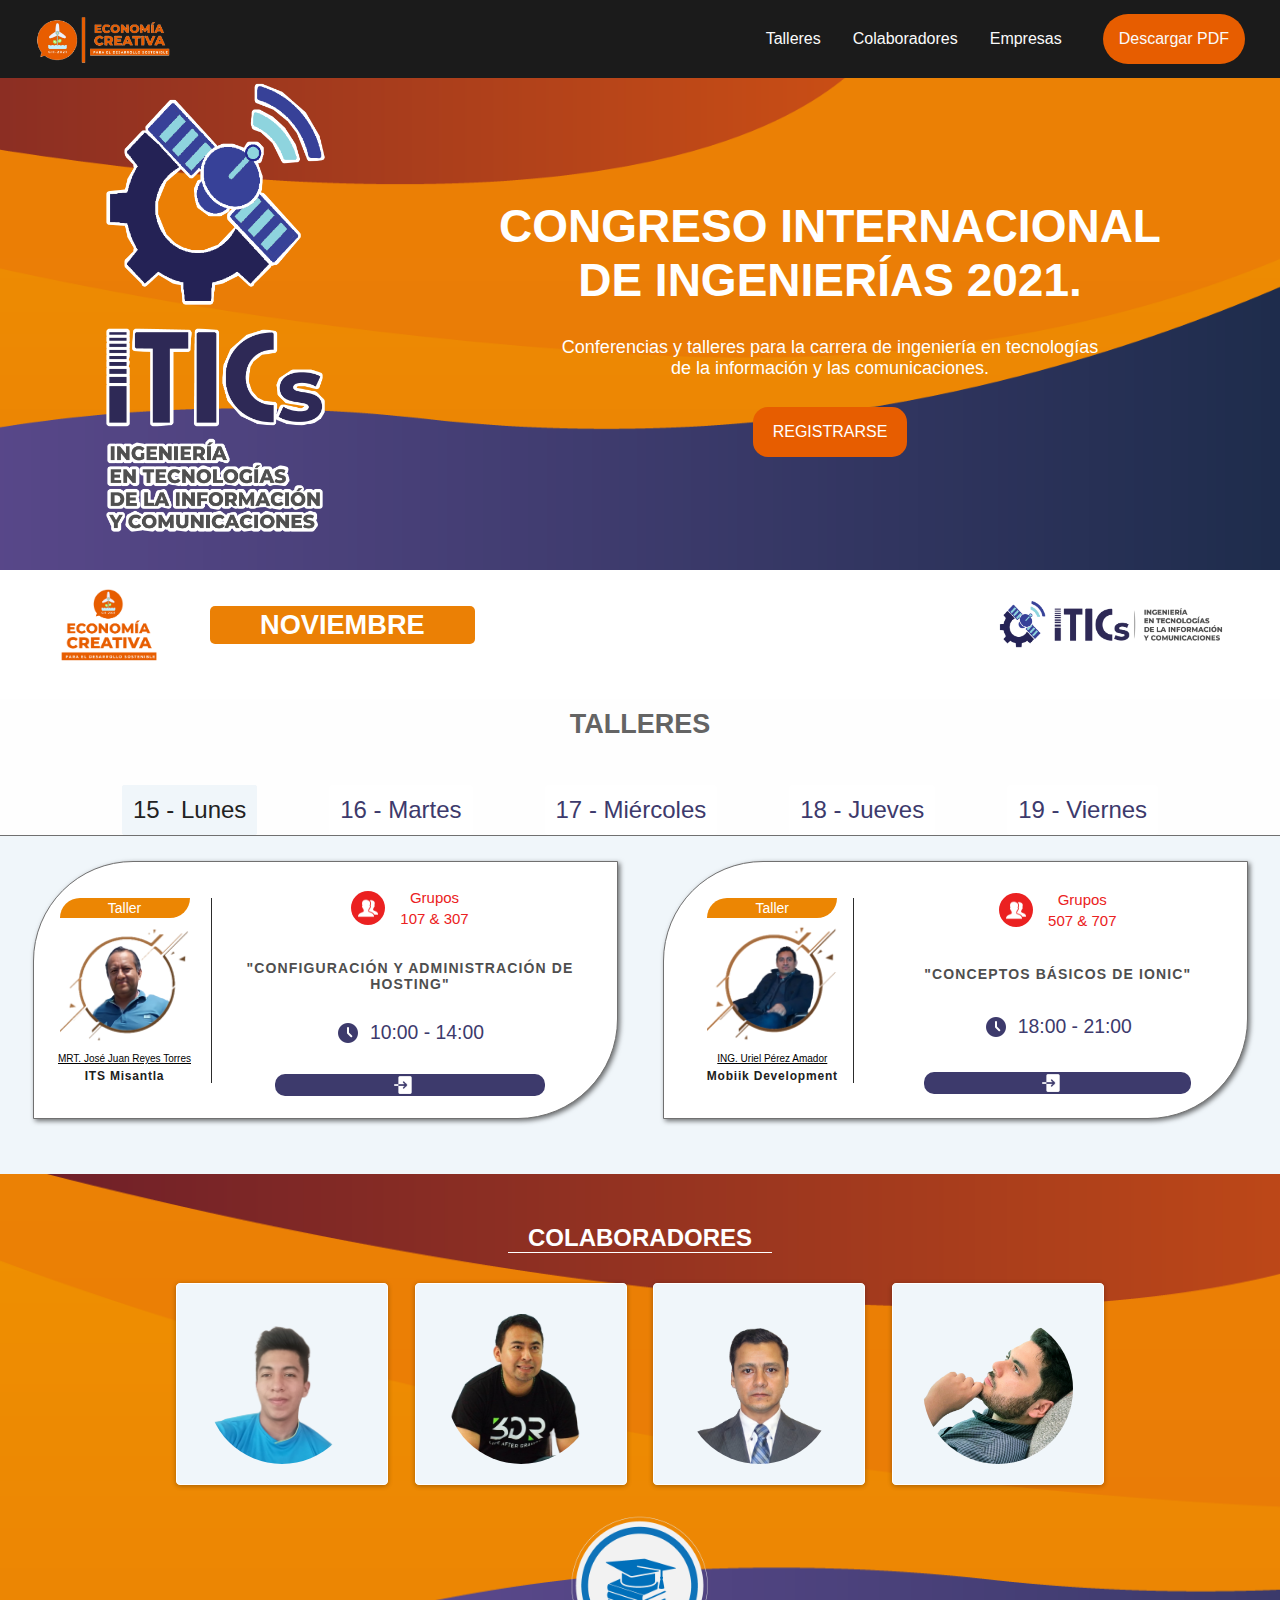
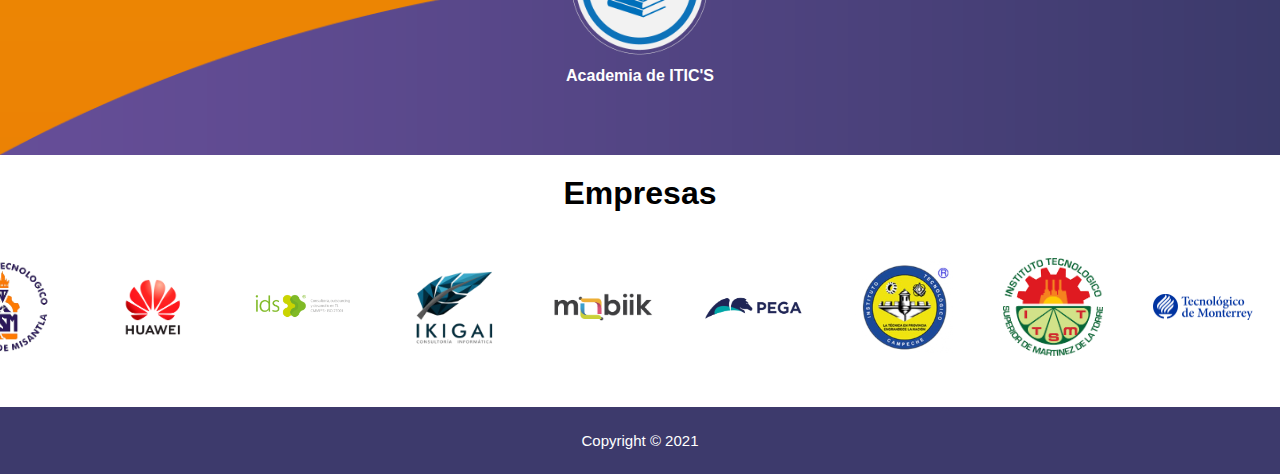
==== commit 2dfc9fe8: "Quitado DEL REY" ====
--- a/index.html
+++ b/index.html
@@ -1116,7 +1116,6 @@
               <p><b>MCG.</b> Eduardo Gutiérrez Almaraz</p>
               <p><b>MSC.</b> Elsa Irene Herrera Santiago</p>
               <p><b>LIC.</b> José Juan Reyes Torres</p>
-              <p><b>DR.</b> Alejandro del Rey Torres Rodríguez</p>
               <p><b>MII.</b> Pablo Colorado Posadas</p>
               <p><b>DRA.</b> Ana Lilia Sosa y Durán</p>
               <p><b>MSC.</b> Arnulfo Gamaliel Hernández González</p>
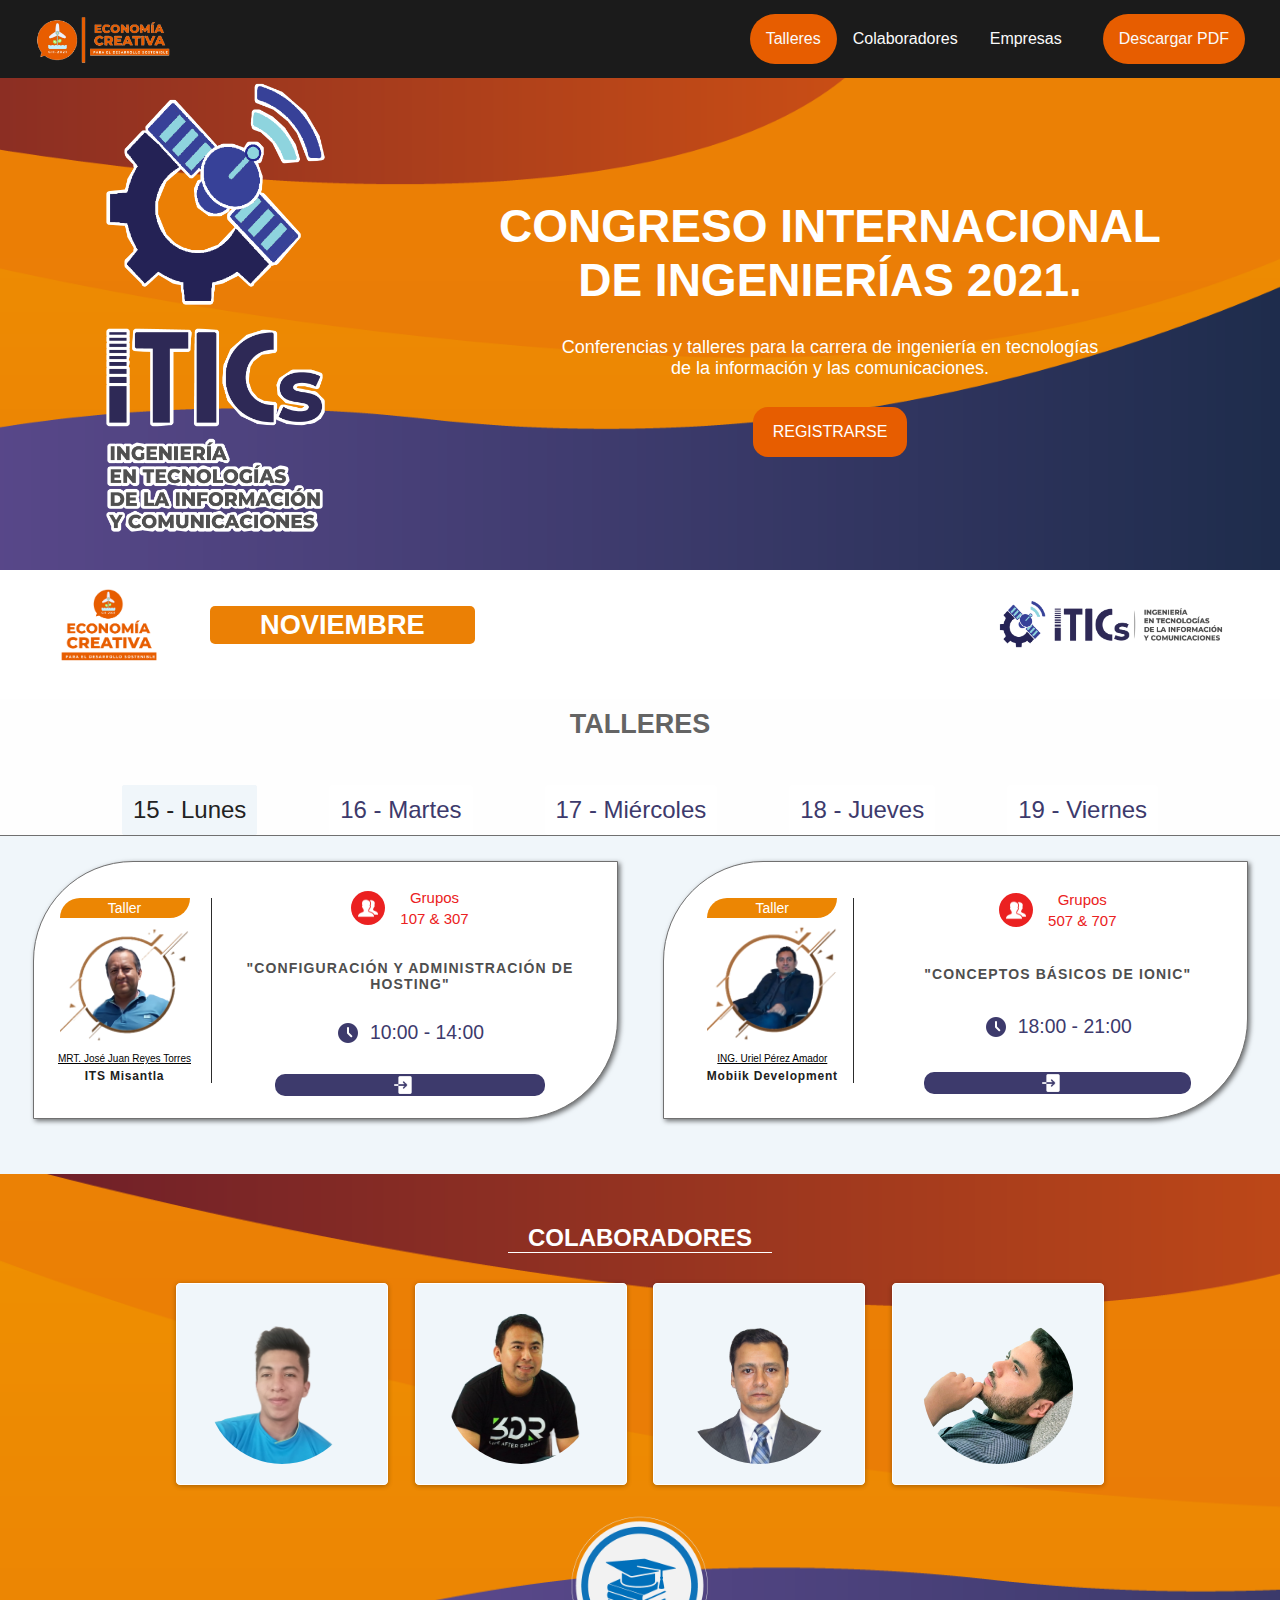
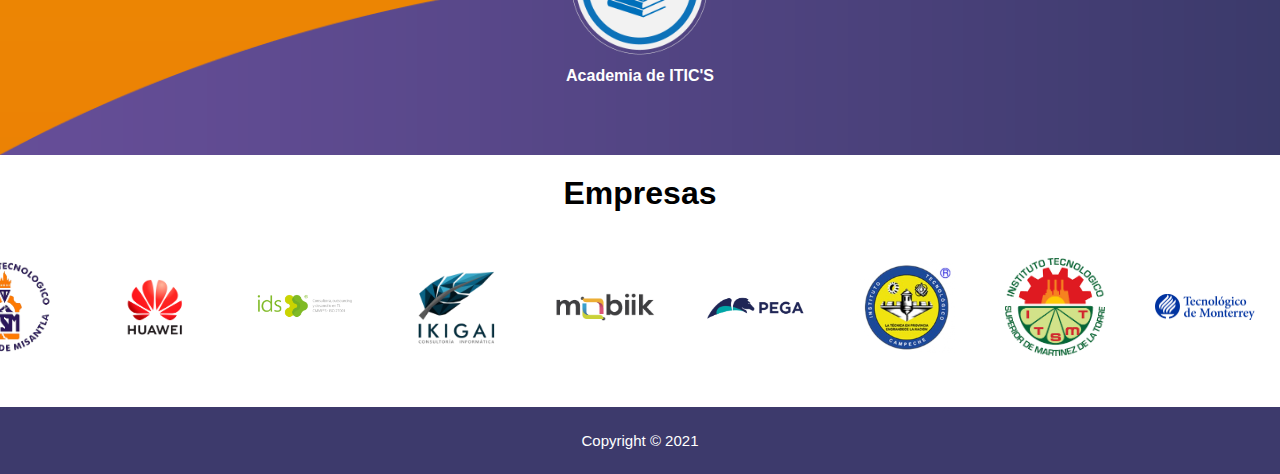
==== commit 5e09ef70: "UPDATE" ====
--- a/index.html
+++ b/index.html
@@ -30,7 +30,7 @@
           <li><a href="#ancla-colaboradores" class="nav-link contwo">Colaboradores</a></li>
           <li><a href="#titulo-empresas" class="nav-link emp">Empresas</a></li>
           <li class="btn-descarga-responsivo">
-            <a id="btnDesc-menu" href="/resources/Talleres y conferencias CII2021 ITICs.pdf" download="TalleresTICs2021"
+            <a id="btnDesc-menu" href="/resources/TalleresConferenciasCII2021ITICs v 2.0.pdf" download="TalleresYConferenciasTICs2021"
               class="btn-descargar">Descargar PDF</a>
           </li>
         </ul>
